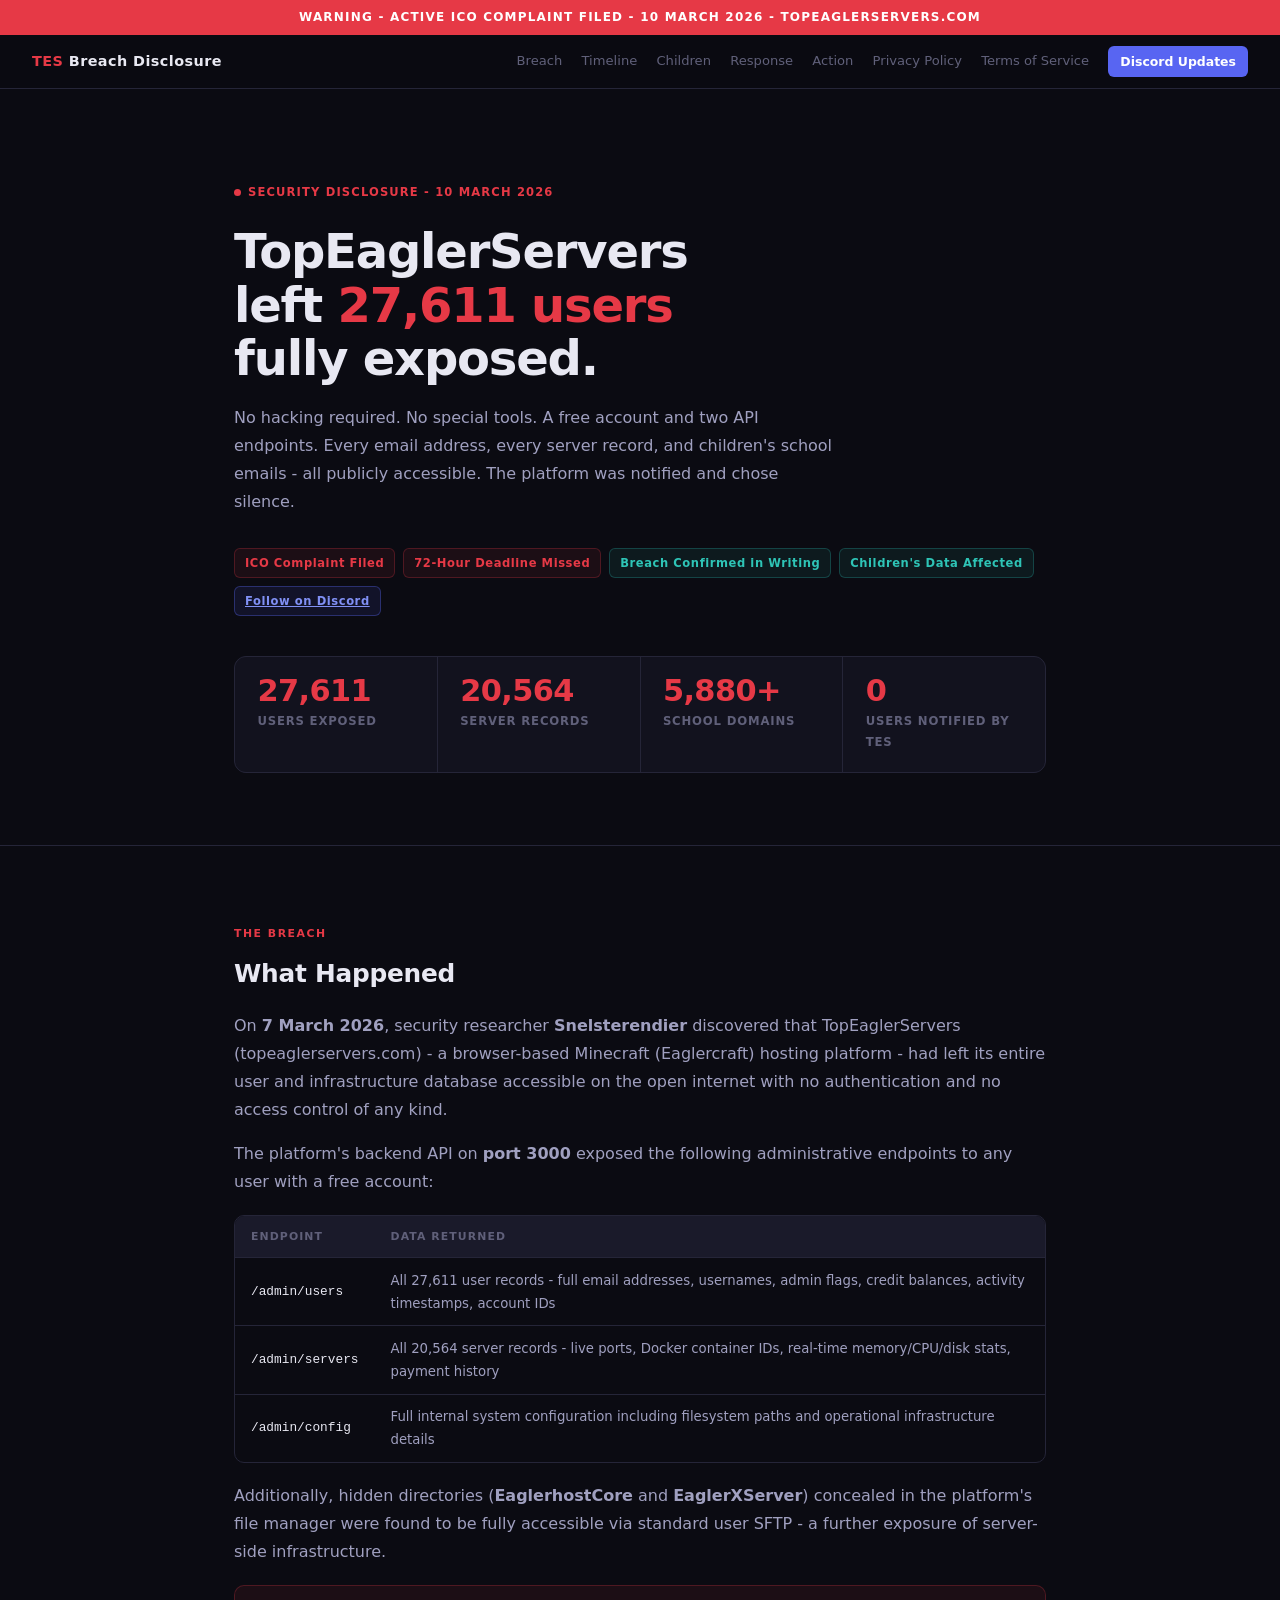
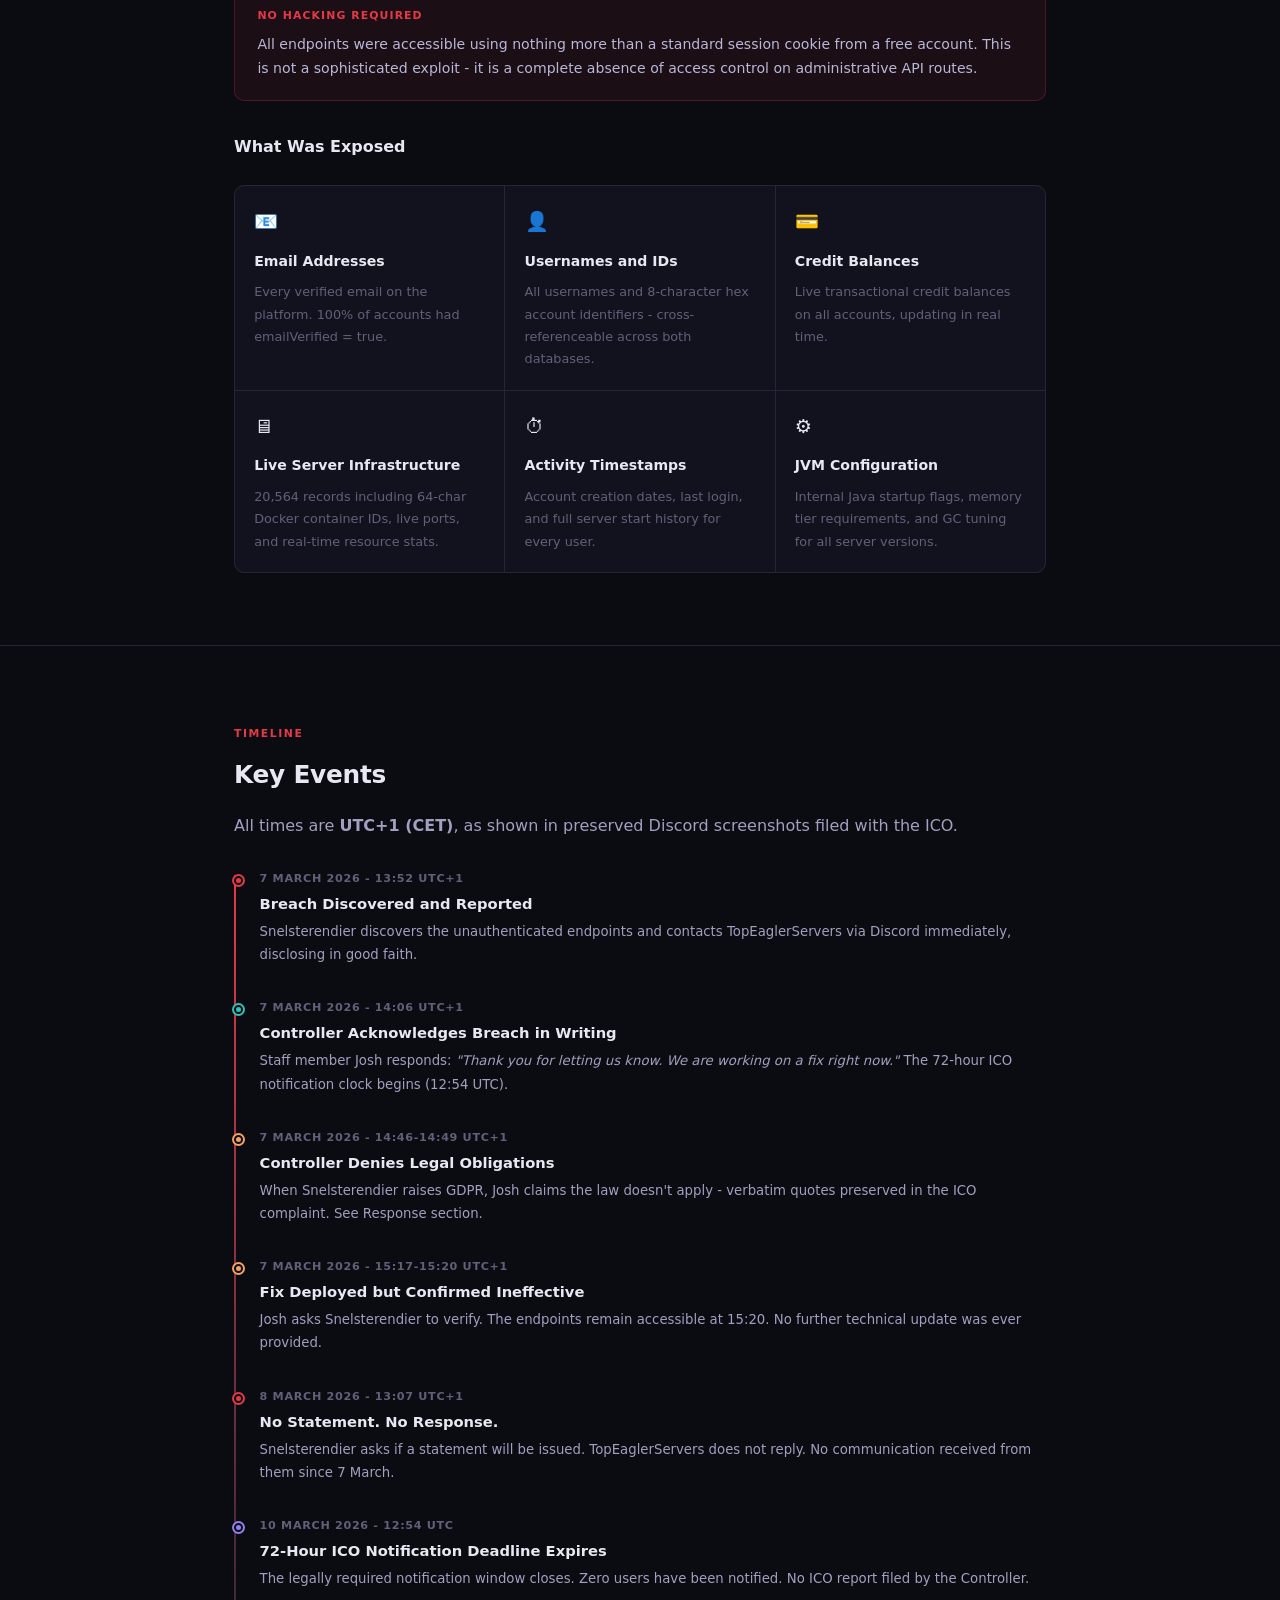
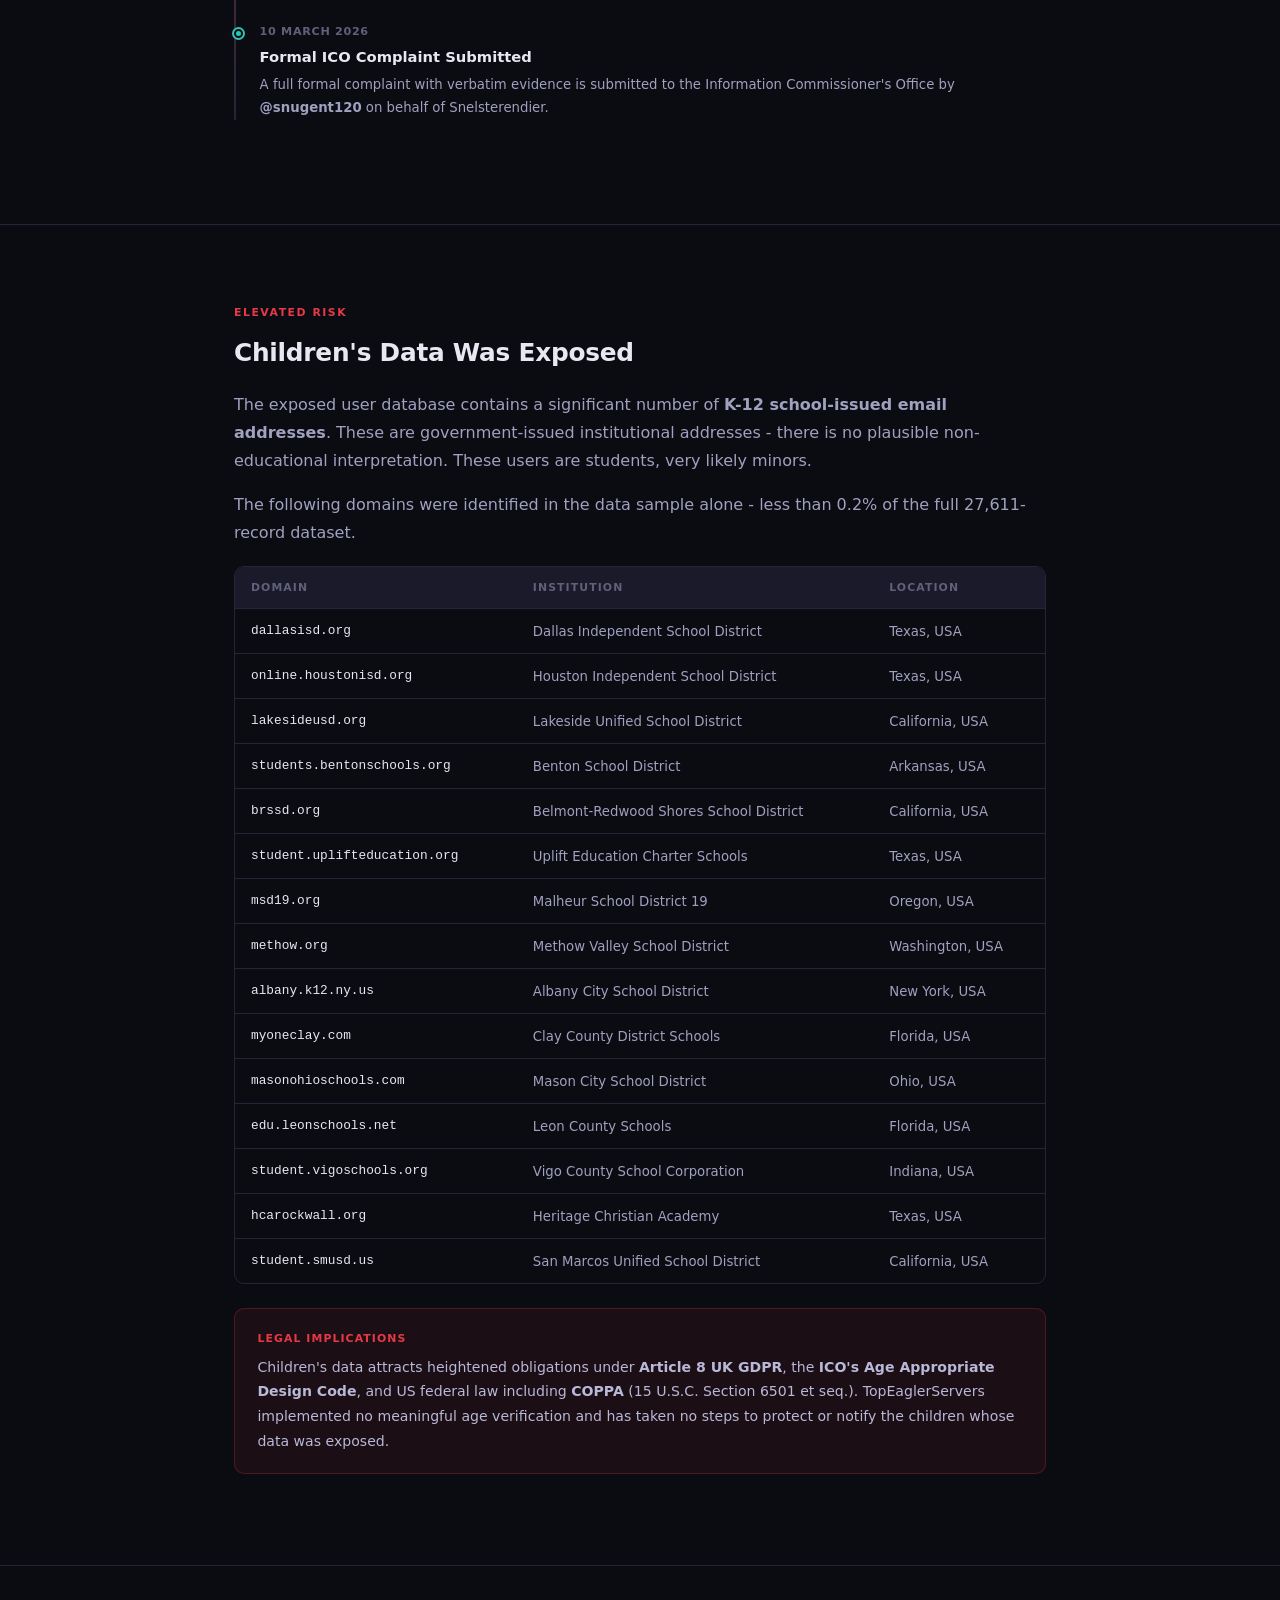
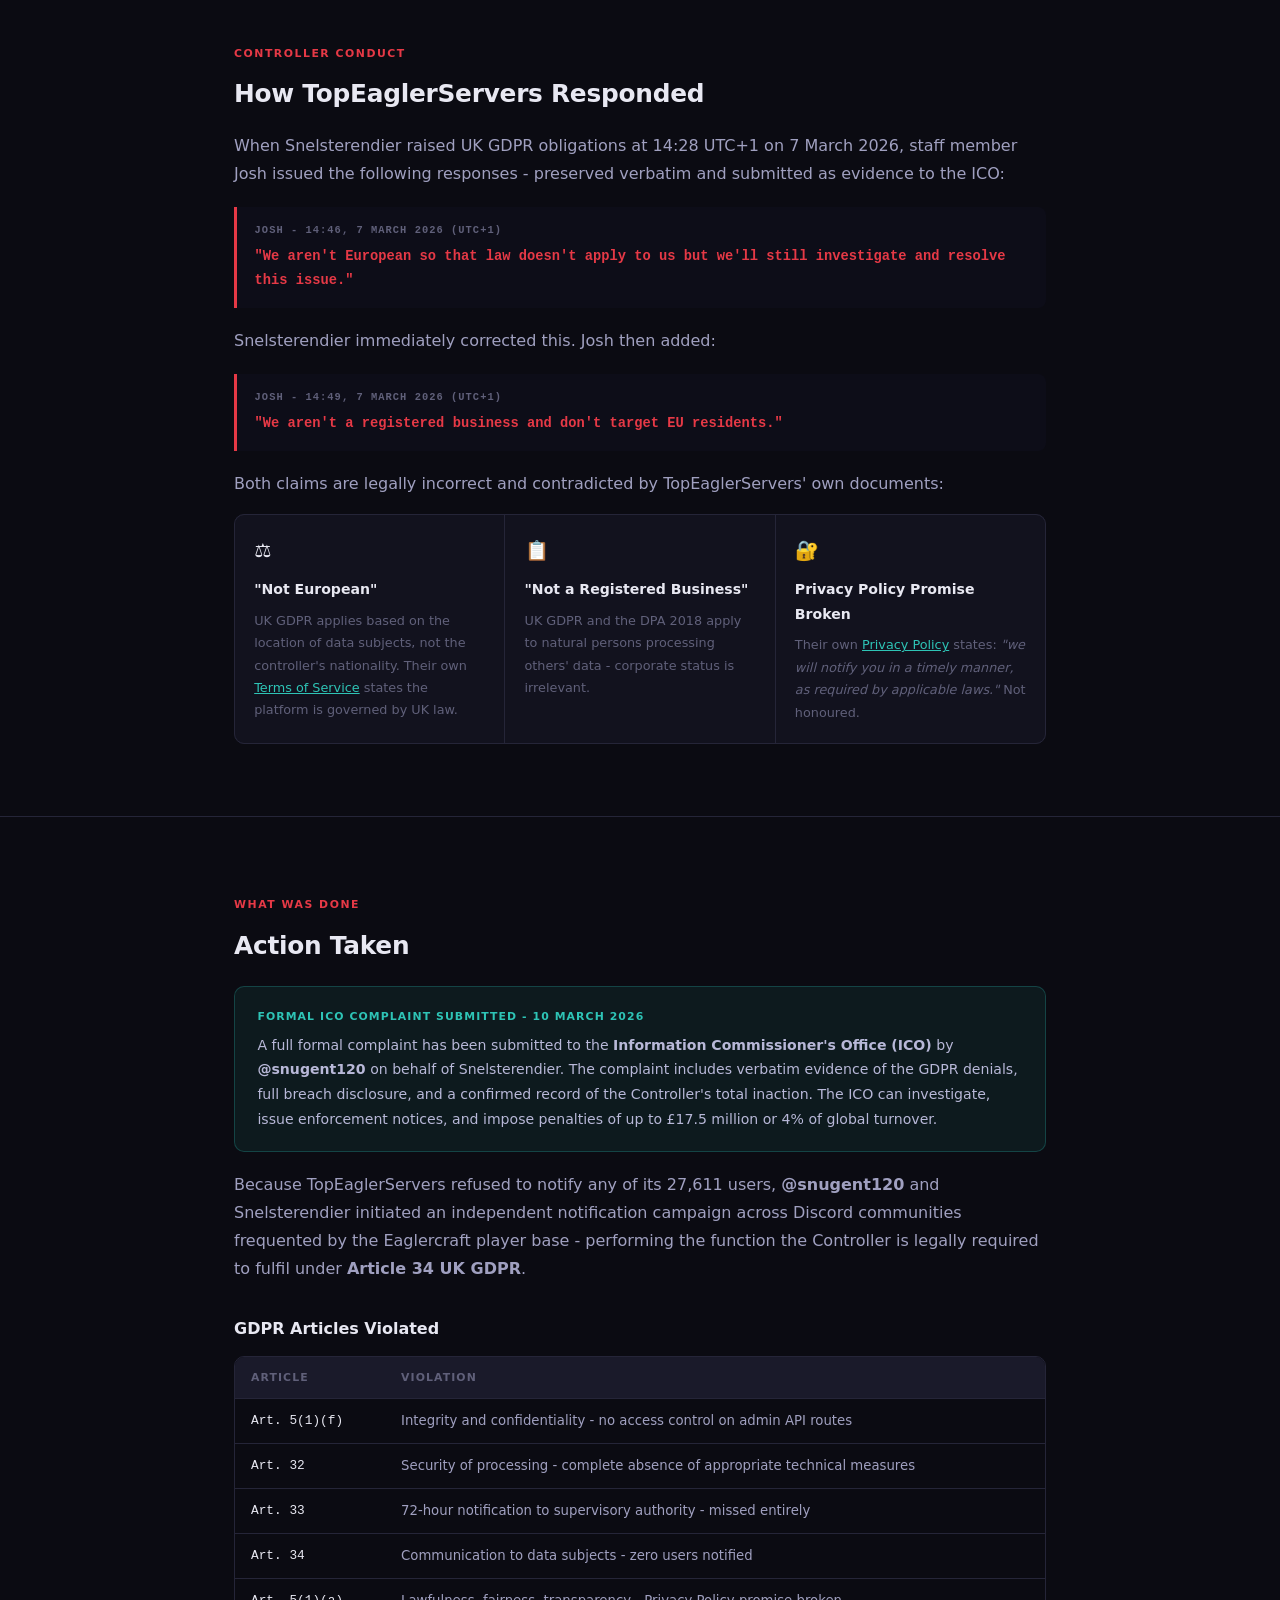
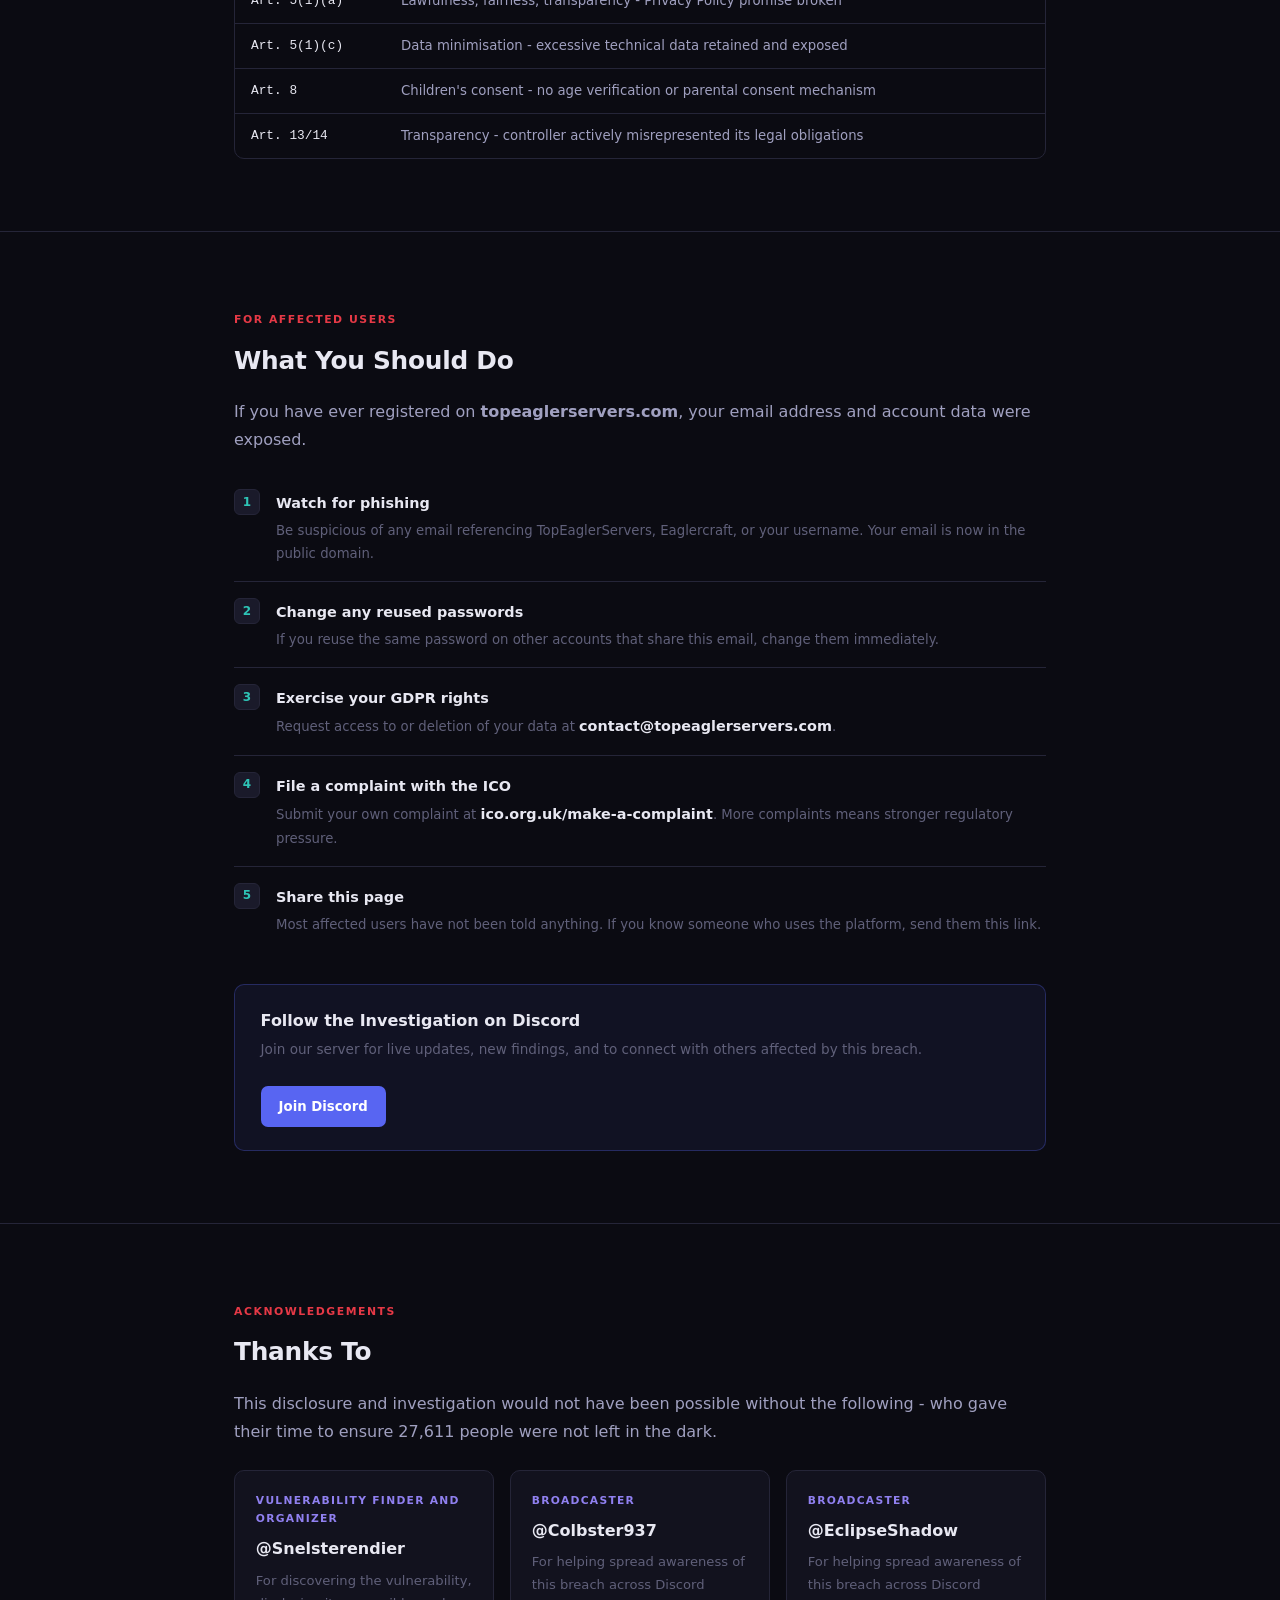
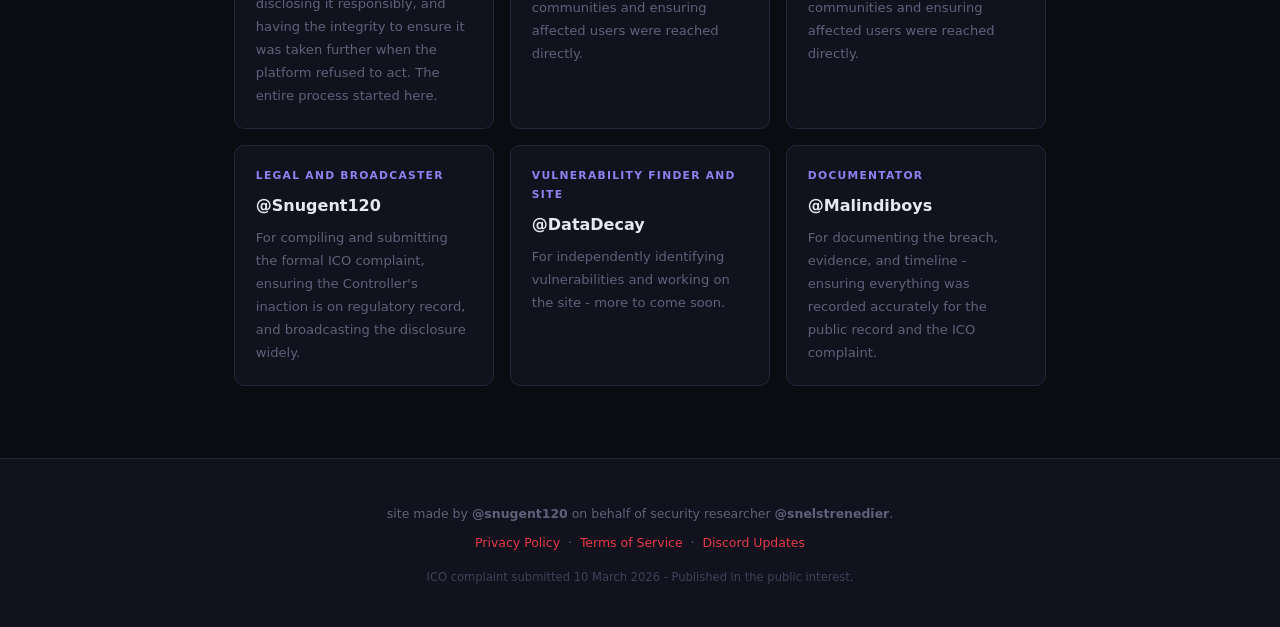
==== index.html @ 05ff8d23 "Rename index .html to index.html" ====
<!DOCTYPE html>
<html lang="en">
<head>
  <meta charset="UTF-8" />
  <meta name="viewport" content="width=device-width, initial-scale=1.0" />
  <title>TopEaglerServers Data Breach - Public Disclosure</title>
  <link rel="stylesheet" href="style.css" />
</head>
<body>

<div class="alert-bar">Warning - Active ICO Complaint Filed - 10 March 2026 - topeaglerservers.com</div>

<nav>
  <a class="nav-brand" href="/">TES <span>Breach Disclosure</span></a>
  <button class="nav-menu-btn" id="menuBtn" aria-label="Toggle menu">&#9776;</button>
  <div class="nav-links" id="navLinks">
    <a href="#breach">Breach</a>
    <a href="#timeline">Timeline</a>
    <a href="#children">Children</a>
    <a href="#response">Response</a>
    <a href="#action">Action</a>
    <a href="/pp">Privacy Policy</a>
    <a href="/tos">Terms of Service</a>
    <a class="nav-discord" href="https://discord.gg/cSjUvGuJ5w" target="_blank" rel="noopener">Discord Updates</a>
  </div>
</nav>

<div class="hero">
  <div class="wrap">
    <div class="live-badge"><span class="live-dot"></span> Security Disclosure - 10 March 2026</div>
    <h1>TopEaglerServers<br/>left <em>27,611 users</em><br/>fully exposed.</h1>
    <p class="hero-sub">
      No hacking required. No special tools. A free account and two API endpoints.
      Every email address, every server record, and children's school emails -
      all publicly accessible. The platform was notified and chose silence.
    </p>
    <div class="tags">
      <span class="tag tag-red">ICO Complaint Filed</span>
      <span class="tag tag-red">72-Hour Deadline Missed</span>
      <span class="tag tag-teal">Breach Confirmed in Writing</span>
      <span class="tag tag-teal">Children's Data Affected</span>
      <a class="tag tag-discord" href="https://discord.gg/cSjUvGuJ5w" target="_blank" rel="noopener">Follow on Discord</a>
    </div>
    <div class="stat-row">
      <div class="stat"><div class="n">27,611</div><div class="d">Users Exposed</div></div>
      <div class="stat"><div class="n">20,564</div><div class="d">Server Records</div></div>
      <div class="stat"><div class="n">5,880+</div><div class="d">School Domains</div></div>
      <div class="stat"><div class="n">0</div><div class="d">Users Notified by TES</div></div>
    </div>
  </div>
</div>

<section id="breach">
  <div class="wrap">
    <div class="section-label">The Breach</div>
    <h2>What Happened</h2>
    <p>On <strong>7 March 2026</strong>, security researcher <strong>Snelsterendier</strong> discovered that TopEaglerServers (topeaglerservers.com) - a browser-based Minecraft (Eaglercraft) hosting platform - had left its entire user and infrastructure database accessible on the open internet with no authentication and no access control of any kind.</p>
    <p>The platform's backend API on <strong>port 3000</strong> exposed the following administrative endpoints to any user with a free account:</p>

    <div class="table-wrap">
      <table>
        <thead><tr><th>Endpoint</th><th>Data Returned</th></tr></thead>
        <tbody>
          <tr><td class="mono">/admin/users</td><td>All 27,611 user records - full email addresses, usernames, admin flags, credit balances, activity timestamps, account IDs</td></tr>
          <tr><td class="mono">/admin/servers</td><td>All 20,564 server records - live ports, Docker container IDs, real-time memory/CPU/disk stats, payment history</td></tr>
          <tr><td class="mono">/admin/config</td><td>Full internal system configuration including filesystem paths and operational infrastructure details</td></tr>
        </tbody>
      </table>
    </div>

    <p style="margin-top:1.2rem;">Additionally, hidden directories (<strong>EaglerhostCore</strong> and <strong>EaglerXServer</strong>) concealed in the platform's file manager were found to be fully accessible via standard user SFTP - a further exposure of server-side infrastructure.</p>

    <div class="info-box red">
      <div class="box-label red">No Hacking Required</div>
      <p>All endpoints were accessible using nothing more than a standard session cookie from a free account. This is not a sophisticated exploit - it is a complete absence of access control on administrative API routes.</p>
    </div>

    <h3 style="margin-top:2rem;">What Was Exposed</h3>
    <div class="card-grid">
      <div class="card"><div class="card-icon">&#128231;</div><h3>Email Addresses</h3><p>Every verified email on the platform. 100% of accounts had emailVerified = true.</p></div>
      <div class="card"><div class="card-icon">&#128100;</div><h3>Usernames and IDs</h3><p>All usernames and 8-character hex account identifiers - cross-referenceable across both databases.</p></div>
      <div class="card"><div class="card-icon">&#128179;</div><h3>Credit Balances</h3><p>Live transactional credit balances on all accounts, updating in real time.</p></div>
      <div class="card"><div class="card-icon">&#128421;</div><h3>Live Server Infrastructure</h3><p>20,564 records including 64-char Docker container IDs, live ports, and real-time resource stats.</p></div>
      <div class="card"><div class="card-icon">&#9201;</div><h3>Activity Timestamps</h3><p>Account creation dates, last login, and full server start history for every user.</p></div>
      <div class="card"><div class="card-icon">&#9881;&#65039;</div><h3>JVM Configuration</h3><p>Internal Java startup flags, memory tier requirements, and GC tuning for all server versions.</p></div>
    </div>
  </div>
</section>

<section id="timeline">
  <div class="wrap">
    <div class="section-label">Timeline</div>
    <h2>Key Events</h2>
    <p>All times are <strong>UTC+1 (CET)</strong>, as shown in preserved Discord screenshots filed with the ICO.</p>
    <div class="timeline">
      <div class="tl">
        <div class="tl-t">7 March 2026 - 13:52 UTC+1</div>
        <div class="tl-h">Breach Discovered and Reported</div>
        <div class="tl-b">Snelsterendier discovers the unauthenticated endpoints and contacts TopEaglerServers via Discord immediately, disclosing in good faith.</div>
      </div>
      <div class="tl teal">
        <div class="tl-t">7 March 2026 - 14:06 UTC+1</div>
        <div class="tl-h">Controller Acknowledges Breach in Writing</div>
        <div class="tl-b">Staff member Josh responds: <em>"Thank you for letting us know. We are working on a fix right now."</em> The 72-hour ICO notification clock begins (12:54 UTC).</div>
      </div>
      <div class="tl amber">
        <div class="tl-t">7 March 2026 - 14:46-14:49 UTC+1</div>
        <div class="tl-h">Controller Denies Legal Obligations</div>
        <div class="tl-b">When Snelsterendier raises GDPR, Josh claims the law doesn't apply - verbatim quotes preserved in the ICO complaint. See Response section.</div>
      </div>
      <div class="tl amber">
        <div class="tl-t">7 March 2026 - 15:17-15:20 UTC+1</div>
        <div class="tl-h">Fix Deployed but Confirmed Ineffective</div>
        <div class="tl-b">Josh asks Snelsterendier to verify. The endpoints remain accessible at 15:20. No further technical update was ever provided.</div>
      </div>
      <div class="tl">
        <div class="tl-t">8 March 2026 - 13:07 UTC+1</div>
        <div class="tl-h">No Statement. No Response.</div>
        <div class="tl-b">Snelsterendier asks if a statement will be issued. TopEaglerServers does not reply. No communication received from them since 7 March.</div>
      </div>
      <div class="tl purple">
        <div class="tl-t">10 March 2026 - 12:54 UTC</div>
        <div class="tl-h">72-Hour ICO Notification Deadline Expires</div>
        <div class="tl-b">The legally required notification window closes. Zero users have been notified. No ICO report filed by the Controller.</div>
      </div>
      <div class="tl teal">
        <div class="tl-t">10 March 2026</div>
        <div class="tl-h">Formal ICO Complaint Submitted</div>
        <div class="tl-b">A full formal complaint with verbatim evidence is submitted to the Information Commissioner's Office by <strong>@snugent120</strong> on behalf of Snelsterendier.</div>
      </div>
    </div>
  </div>
</section>

<section id="children">
  <div class="wrap">
    <div class="section-label">Elevated Risk</div>
    <h2>Children's Data Was Exposed</h2>
    <p>The exposed user database contains a significant number of <strong>K-12 school-issued email addresses</strong>. These are government-issued institutional addresses - there is no plausible non-educational interpretation. These users are students, very likely minors.</p>
    <p>The following domains were identified in the data sample alone - less than 0.2% of the full 27,611-record dataset.</p>

    <div class="table-wrap">
      <table>
        <thead><tr><th>Domain</th><th>Institution</th><th>Location</th></tr></thead>
        <tbody>
          <tr><td class="mono">dallasisd.org</td><td>Dallas Independent School District</td><td>Texas, USA</td></tr>
          <tr><td class="mono">online.houstonisd.org</td><td>Houston Independent School District</td><td>Texas, USA</td></tr>
          <tr><td class="mono">lakesideusd.org</td><td>Lakeside Unified School District</td><td>California, USA</td></tr>
          <tr><td class="mono">students.bentonschools.org</td><td>Benton School District</td><td>Arkansas, USA</td></tr>
          <tr><td class="mono">brssd.org</td><td>Belmont-Redwood Shores School District</td><td>California, USA</td></tr>
          <tr><td class="mono">student.uplifteducation.org</td><td>Uplift Education Charter Schools</td><td>Texas, USA</td></tr>
          <tr><td class="mono">msd19.org</td><td>Malheur School District 19</td><td>Oregon, USA</td></tr>
          <tr><td class="mono">methow.org</td><td>Methow Valley School District</td><td>Washington, USA</td></tr>
          <tr><td class="mono">albany.k12.ny.us</td><td>Albany City School District</td><td>New York, USA</td></tr>
          <tr><td class="mono">myoneclay.com</td><td>Clay County District Schools</td><td>Florida, USA</td></tr>
          <tr><td class="mono">masonohioschools.com</td><td>Mason City School District</td><td>Ohio, USA</td></tr>
          <tr><td class="mono">edu.leonschools.net</td><td>Leon County Schools</td><td>Florida, USA</td></tr>
          <tr><td class="mono">student.vigoschools.org</td><td>Vigo County School Corporation</td><td>Indiana, USA</td></tr>
          <tr><td class="mono">hcarockwall.org</td><td>Heritage Christian Academy</td><td>Texas, USA</td></tr>
          <tr><td class="mono">student.smusd.us</td><td>San Marcos Unified School District</td><td>California, USA</td></tr>
        </tbody>
      </table>
    </div>

    <div class="info-box red" style="margin-top:1.5rem;">
      <div class="box-label red">Legal Implications</div>
      <p>Children's data attracts heightened obligations under <strong>Article 8 UK GDPR</strong>, the <strong>ICO's Age Appropriate Design Code</strong>, and US federal law including <strong>COPPA</strong> (15 U.S.C. Section 6501 et seq.). TopEaglerServers implemented no meaningful age verification and has taken no steps to protect or notify the children whose data was exposed.</p>
    </div>
  </div>
</section>

<section id="response">
  <div class="wrap">
    <div class="section-label">Controller Conduct</div>
    <h2>How TopEaglerServers Responded</h2>
    <p>When Snelsterendier raised UK GDPR obligations at 14:28 UTC+1 on 7 March 2026, staff member Josh issued the following responses - preserved verbatim and submitted as evidence to the ICO:</p>

    <div class="quote">
      <div class="who">Josh - 14:46, 7 March 2026 (UTC+1)</div>
      <span class="em-red">"We aren't European so that law doesn't apply to us but we'll still investigate and resolve this issue."</span>
    </div>

    <p>Snelsterendier immediately corrected this. Josh then added:</p>

    <div class="quote">
      <div class="who">Josh - 14:49, 7 March 2026 (UTC+1)</div>
      <span class="em-red">"We aren't a registered business and don't target EU residents."</span>
    </div>

    <p>Both claims are legally incorrect and contradicted by TopEaglerServers' own documents:</p>
    <div class="card-grid" style="margin-top:1rem;">
      <div class="card">
        <div class="card-icon">&#9878;&#65039;</div>
        <h3>"Not European"</h3>
        <p>UK GDPR applies based on the location of data subjects, not the controller's nationality. Their own <a href="/tos">Terms of Service</a> states the platform is governed by UK law.</p>
      </div>
      <div class="card">
        <div class="card-icon">&#128203;</div>
        <h3>"Not a Registered Business"</h3>
        <p>UK GDPR and the DPA 2018 apply to natural persons processing others' data - corporate status is irrelevant.</p>
      </div>
      <div class="card">
        <div class="card-icon">&#128272;</div>
        <h3>Privacy Policy Promise Broken</h3>
        <p>Their own <a href="/pp">Privacy Policy</a> states: <em>"we will notify you in a timely manner, as required by applicable laws."</em> Not honoured.</p>
      </div>
    </div>
  </div>
</section>

<section id="action">
  <div class="wrap">
    <div class="section-label">What Was Done</div>
    <h2>Action Taken</h2>

    <div class="info-box teal">
      <div class="box-label teal">Formal ICO Complaint Submitted - 10 March 2026</div>
      <p>A full formal complaint has been submitted to the <strong>Information Commissioner's Office (ICO)</strong> by <strong>@snugent120</strong> on behalf of Snelsterendier. The complaint includes verbatim evidence of the GDPR denials, full breach disclosure, and a confirmed record of the Controller's total inaction. The ICO can investigate, issue enforcement notices, and impose penalties of up to £17.5 million or 4% of global turnover.</p>
    </div>

    <p style="margin-top:1.2rem;">Because TopEaglerServers refused to notify any of its 27,611 users, <strong>@snugent120</strong> and Snelsterendier initiated an independent notification campaign across Discord communities frequented by the Eaglercraft player base - performing the function the Controller is legally required to fulfil under <strong>Article 34 UK GDPR</strong>.</p>

    <h3 style="margin-top:2rem;">GDPR Articles Violated</h3>
    <div class="table-wrap" style="margin-top:0.8rem;">
      <table>
        <thead><tr><th>Article</th><th>Violation</th></tr></thead>
        <tbody>
          <tr><td class="mono">Art. 5(1)(f)</td><td>Integrity and confidentiality - no access control on admin API routes</td></tr>
          <tr><td class="mono">Art. 32</td><td>Security of processing - complete absence of appropriate technical measures</td></tr>
          <tr><td class="mono">Art. 33</td><td>72-hour notification to supervisory authority - missed entirely</td></tr>
          <tr><td class="mono">Art. 34</td><td>Communication to data subjects - zero users notified</td></tr>
          <tr><td class="mono">Art. 5(1)(a)</td><td>Lawfulness, fairness, transparency - Privacy Policy promise broken</td></tr>
          <tr><td class="mono">Art. 5(1)(c)</td><td>Data minimisation - excessive technical data retained and exposed</td></tr>
          <tr><td class="mono">Art. 8</td><td>Children's consent - no age verification or parental consent mechanism</td></tr>
          <tr><td class="mono">Art. 13/14</td><td>Transparency - controller actively misrepresented its legal obligations</td></tr>
        </tbody>
      </table>
    </div>
  </div>
</section>

<section id="do">
  <div class="wrap">
    <div class="section-label">For Affected Users</div>
    <h2>What You Should Do</h2>
    <p>If you have ever registered on <strong>topeaglerservers.com</strong>, your email address and account data were exposed.</p>
    <ul class="step-list">
      <li>
        <div class="step-n">1</div>
        <div class="step-body"><strong>Watch for phishing</strong><p>Be suspicious of any email referencing TopEaglerServers, Eaglercraft, or your username. Your email is now in the public domain.</p></div>
      </li>
      <li>
        <div class="step-n">2</div>
        <div class="step-body"><strong>Change any reused passwords</strong><p>If you reuse the same password on other accounts that share this email, change them immediately.</p></div>
      </li>
      <li>
        <div class="step-n">3</div>
        <div class="step-body"><strong>Exercise your GDPR rights</strong><p>Request access to or deletion of your data at <strong>contact@topeaglerservers.com</strong>.</p></div>
      </li>
      <li>
        <div class="step-n">4</div>
        <div class="step-body"><strong>File a complaint with the ICO</strong><p>Submit your own complaint at <strong>ico.org.uk/make-a-complaint</strong>. More complaints means stronger regulatory pressure.</p></div>
      </li>
      <li>
        <div class="step-n">5</div>
        <div class="step-body"><strong>Share this page</strong><p>Most affected users have not been told anything. If you know someone who uses the platform, send them this link.</p></div>
      </li>
    </ul>

    <div class="discord-cta">
      <div class="discord-cta-text">
        <strong>Follow the Investigation on Discord</strong>
        <p>Join our server for live updates, new findings, and to connect with others affected by this breach.</p>
      </div>
      <a class="discord-btn" href="https://discord.gg/cSjUvGuJ5w" target="_blank" rel="noopener">Join Discord</a>
    </div>
  </div>
</section>

<section id="thanks">
  <div class="wrap">
    <div class="section-label">Acknowledgements</div>
    <h2>Thanks To</h2>
    <p>This disclosure and investigation would not have been possible without the following - who gave their time to ensure 27,611 people were not left in the dark.</p>
    <div class="thanks-grid">
      <div class="thanks-card">
        <div class="role">Vulnerability Finder and Organizer</div>
        <div class="name">@Snelsterendier</div>
        <p>For discovering the vulnerability, disclosing it responsibly, and having the integrity to ensure it was taken further when the platform refused to act. The entire process started here.</p>
      </div>
      <div class="thanks-card">
        <div class="role">Broadcaster</div>
        <div class="name">@Colbster937</div>
        <p>For helping spread awareness of this breach across Discord communities and ensuring affected users were reached directly.</p>
      </div>
      <div class="thanks-card">
        <div class="role">Broadcaster</div>
        <div class="name">@EclipseShadow</div>
        <p>For helping spread awareness of this breach across Discord communities and ensuring affected users were reached directly.</p>
      </div>
      <div class="thanks-card">
        <div class="role">Legal and Broadcaster</div>
        <div class="name">@Snugent120</div>
        <p>For compiling and submitting the formal ICO complaint, ensuring the Controller's inaction is on regulatory record, and broadcasting the disclosure widely.</p>
      </div>
      <div class="thanks-card">
        <div class="role">Vulnerability Finder and Site</div>
        <div class="name">@DataDecay</div>
        <p>For independently identifying vulnerabilities and working on the site - more to come soon.</p>
      </div>
      <div class="thanks-card">
        <div class="role">Documentator</div>
        <div class="name">@Malindiboys</div>
        <p>For documenting the breach, evidence, and timeline - ensuring everything was recorded accurately for the public record and the ICO complaint.</p>
      </div>
    </div>
  </div>
</section>

<footer>
  <div class="wrap">
    <p>site made by <strong>@snugent120</strong> on behalf of security researcher <strong>@snelstrenedier</strong>.</p>
    <p style="margin-top:0.5rem;">
      <a href="/pp">Privacy Policy</a> &nbsp;&#183;&nbsp;
      <a href="/tos">Terms of Service</a> &nbsp;&#183;&nbsp;
      <a href="https://discord.gg/cSjUvGuJ5w" target="_blank" rel="noopener">Discord Updates</a>
    </p>
    <p style="margin-top:0.8rem; font-size:0.72rem; color:#40405a;">ICO complaint submitted 10 March 2026 - Published in the public interest.</p>
  </div>
</footer>

<script src="script.js"></script>
</body>
</html>
---- style.css ----
*, *::before, *::after { box-sizing: border-box; margin: 0; padding: 0; }

:root {
  --bg:        #0b0b12;
  --surface:   #12121e;
  --raised:    #1a1a2a;
  --border:    #252538;
  --red:       #e63946;
  --red-bg:    rgba(230, 57, 70, 0.08);
  --red-muted: rgba(230, 57, 70, 0.25);
  --teal:      #2ec4b6;
  --teal-bg:   rgba(46, 196, 182, 0.08);
  --teal-muted:rgba(46, 196, 182, 0.25);
  --amber:     #f4a261;
  --purple:    #9080f0;
  --text:      #e8e8f2;
  --sub:       #a0a0c0;
  --muted:     #60607a;
  --code-bg:   #0d0d18;
}

html { scroll-behavior: smooth; }

body {
  font-family: 'Segoe UI', system-ui, -apple-system, sans-serif;
  background: var(--bg);
  color: var(--text);
  line-height: 1.75;
  font-size: 16px;
}

.alert-bar {
  background: var(--red);
  color: #fff;
  text-align: center;
  font-size: 0.75rem;
  font-weight: 700;
  letter-spacing: 0.1em;
  text-transform: uppercase;
  padding: 7px 1rem;
}

nav {
  position: sticky; top: 0; z-index: 100;
  background: rgba(11, 11, 18, 0.94);
  backdrop-filter: blur(14px);
  -webkit-backdrop-filter: blur(14px);
  border-bottom: 1px solid var(--border);
  display: flex; align-items: center; justify-content: space-between;
  padding: 0 2rem; height: 54px;
}
.nav-brand { font-weight: 800; font-size: 0.9rem; letter-spacing: 0.03em; color: var(--red); text-decoration: none; }
.nav-brand span { color: var(--text); }
.nav-links { display: flex; align-items: center; gap: 1.2rem; }
.nav-links a { color: var(--muted); text-decoration: none; font-size: 0.82rem; font-weight: 500; transition: color 0.15s; }
.nav-links a:hover { color: var(--text); }
.nav-discord {
  background: #5865f2; color: #fff !important;
  padding: 5px 12px; border-radius: 6px;
  font-size: 0.78rem !important; font-weight: 700 !important;
}
.nav-discord:hover { background: #4752c4 !important; }

.wrap { max-width: 860px; margin: 0 auto; padding: 0 1.5rem; }
section { padding: 4.5rem 0; border-bottom: 1px solid var(--border); }
section:last-of-type { border-bottom: none; }
h2 { font-size: 1.55rem; font-weight: 800; margin-bottom: 1rem; letter-spacing: -0.01em; }
h3 { font-size: 1rem; font-weight: 700; margin-bottom: 0.5rem; }
p { color: var(--sub); margin-bottom: 1rem; }
p:last-child { margin-bottom: 0; }

.section-label {
  display: inline-block; font-size: 0.68rem; font-weight: 800;
  letter-spacing: 0.14em; text-transform: uppercase;
  color: var(--red); margin-bottom: 0.6rem;
}

.hero { padding: 5.5rem 0 4.5rem; border-bottom: 1px solid var(--border); }

.live-badge {
  display: inline-flex; align-items: center; gap: 7px;
  font-size: 0.72rem; font-weight: 700; letter-spacing: 0.1em;
  text-transform: uppercase; color: var(--red); margin-bottom: 1.4rem;
}
.live-dot {
  width: 7px; height: 7px; border-radius: 50%; background: var(--red);
  animation: live 1.6s ease-in-out infinite;
}
@keyframes live {
  0%, 100% { opacity: 1; transform: scale(1); }
  50% { opacity: 0.3; transform: scale(1.6); }
}

.hero h1 {
  font-size: clamp(1.9rem, 5vw, 3rem); font-weight: 900;
  line-height: 1.12; letter-spacing: -0.025em; margin-bottom: 1.1rem;
}
.hero h1 em { font-style: normal; color: var(--red); }
.hero-sub { font-size: 1rem; color: var(--sub); max-width: 600px; margin-bottom: 2rem; }

.tags { display: flex; flex-wrap: wrap; gap: 0.5rem; margin-bottom: 2.5rem; }
.tag {
  display: inline-flex; align-items: center; gap: 5px;
  padding: 4px 10px; border-radius: 6px;
  font-size: 0.72rem; font-weight: 700; letter-spacing: 0.05em; border: 1px solid;
}
.tag-red    { background: var(--red-bg); border-color: var(--red-muted); color: var(--red); }
.tag-teal   { background: var(--teal-bg); border-color: var(--teal-muted); color: var(--teal); }
.tag-discord{ background: rgba(88,101,242,0.1); border-color: rgba(88,101,242,0.35); color: #8090f4; }

.stat-row {
  display: grid; grid-template-columns: repeat(auto-fit, minmax(150px, 1fr));
  gap: 1px; background: var(--border);
  border: 1px solid var(--border); border-radius: 12px; overflow: hidden;
}
.stat { background: var(--surface); padding: 1.2rem 1.4rem; }
.stat .n { font-size: 1.9rem; font-weight: 900; color: var(--red); line-height: 1; margin-bottom: 0.3rem; letter-spacing: -0.02em; }
.stat .d { font-size: 0.73rem; font-weight: 600; text-transform: uppercase; letter-spacing: 0.07em; color: var(--muted); }

.info-box { background: var(--surface); border: 1px solid var(--border); border-radius: 10px; padding: 1.2rem 1.4rem; margin: 1.2rem 0; }
.info-box.red  { border-color: var(--red-muted); background: var(--red-bg); }
.info-box.teal { border-color: var(--teal-muted); background: var(--teal-bg); }
.box-label { font-size: 0.68rem; font-weight: 800; letter-spacing: 0.1em; text-transform: uppercase; margin-bottom: 0.45rem; }
.box-label.red  { color: var(--red); }
.box-label.teal { color: var(--teal); }
.info-box p { font-size: 0.88rem; color: #b8b8d8; }

.card-grid {
  display: grid; grid-template-columns: repeat(auto-fill, minmax(230px, 1fr));
  gap: 1px; background: var(--border);
  border: 1px solid var(--border); border-radius: 10px; overflow: hidden; margin-top: 1.5rem;
}
.card { background: var(--surface); padding: 1.2rem; transition: background 0.15s; }
.card:hover { background: var(--raised); }
.card-icon { font-size: 1.2rem; margin-bottom: 0.6rem; }
.card h3 { font-size: 0.88rem; }
.card p  { font-size: 0.8rem; color: var(--muted); margin-top: 0.2rem; }
.card a  { color: var(--teal); }

.table-wrap { margin-top: 1.2rem; border: 1px solid var(--border); border-radius: 10px; overflow: hidden; overflow-x: auto; }
table { width: 100%; border-collapse: collapse; }
thead tr { background: var(--raised); }
th { padding: 0.7rem 1rem; font-size: 0.68rem; font-weight: 700; letter-spacing: 0.1em; text-transform: uppercase; color: var(--muted); text-align: left; border-bottom: 1px solid var(--border); }
td { padding: 0.65rem 1rem; font-size: 0.83rem; color: var(--sub); border-bottom: 1px solid var(--border); }
tr:last-child td { border-bottom: none; }
tr:hover td { background: rgba(255,255,255,0.015); }
.mono { font-family: 'Consolas', 'Courier New', monospace; font-size: 0.8rem; color: var(--text); }

.timeline { position: relative; padding-left: 1.6rem; margin-top: 1.8rem; }
.timeline::before {
  content: ''; position: absolute; left: 0; top: 6px; bottom: 0;
  width: 2px; background: linear-gradient(to bottom, var(--red) 0%, var(--border) 100%);
}
.tl { position: relative; margin-bottom: 2rem; }
.tl::before {
  content: ''; position: absolute; left: -1.6rem; top: 7px;
  width: 9px; height: 9px; border-radius: 50%;
  background: var(--red); border: 2px solid var(--bg); box-shadow: 0 0 0 2px var(--red);
}
.tl.teal::before   { background: var(--teal);   box-shadow: 0 0 0 2px var(--teal); }
.tl.amber::before  { background: var(--amber);  box-shadow: 0 0 0 2px var(--amber); }
.tl.purple::before { background: var(--purple); box-shadow: 0 0 0 2px var(--purple); }
.tl-t { font-size: 0.7rem; font-weight: 700; letter-spacing: 0.06em; text-transform: uppercase; color: var(--muted); margin-bottom: 0.15rem; }
.tl-h { font-weight: 700; font-size: 0.92rem; margin-bottom: 0.2rem; }
.tl-b { font-size: 0.83rem; color: var(--sub); }

.quote {
  background: var(--code-bg); border-left: 3px solid var(--red);
  border-radius: 0 8px 8px 0; padding: 0.9rem 1.1rem; margin: 1.2rem 0;
  font-family: 'Consolas', 'Courier New', monospace; font-size: 0.86rem; color: #c0c0e0;
}
.quote .who { font-size: 0.65rem; font-weight: 800; letter-spacing: 0.1em; text-transform: uppercase; color: var(--muted); margin-bottom: 0.35rem; }
.em-red { color: var(--red); font-weight: 700; }

.step-list { list-style: none; margin-top: 1.2rem; }
.step-list li { display: flex; gap: 1rem; align-items: flex-start; padding: 1rem 0; border-bottom: 1px solid var(--border); }
.step-list li:last-child { border-bottom: none; }
.step-n {
  flex-shrink: 0; width: 26px; height: 26px;
  background: var(--raised); border: 1px solid var(--border);
  border-radius: 6px; display: flex; align-items: center; justify-content: center;
  font-size: 0.75rem; font-weight: 800; color: var(--teal);
}
.step-body strong { color: var(--text); font-size: 0.9rem; }
.step-body p { font-size: 0.83rem; color: var(--muted); margin-top: 0.1rem; }

.discord-cta {
  background: rgba(88,101,242,0.08); border: 1px solid rgba(88,101,242,0.3);
  border-radius: 10px; padding: 1.4rem 1.6rem; margin-top: 2rem;
  display: flex; align-items: center; justify-content: space-between; gap: 1.5rem; flex-wrap: wrap;
}
.discord-cta-text strong { color: var(--text); display: block; margin-bottom: 0.2rem; }
.discord-cta-text p { font-size: 0.85rem; color: var(--muted); margin: 0; }
.discord-btn {
  flex-shrink: 0; background: #5865f2; color: #fff;
  text-decoration: none; padding: 9px 18px; border-radius: 7px;
  font-size: 0.83rem; font-weight: 700; transition: background 0.15s;
}
.discord-btn:hover { background: #4752c4; }

.thanks-grid { display: grid; grid-template-columns: repeat(auto-fit, minmax(230px, 1fr)); gap: 1rem; margin-top: 1.5rem; }
.thanks-card {
  background: var(--surface); border: 1px solid var(--border);
  border-radius: 10px; padding: 1.3rem; transition: border-color 0.2s;
}
.thanks-card:hover { border-color: var(--purple); }
.thanks-card .role { font-size: 0.67rem; font-weight: 800; letter-spacing: 0.12em; text-transform: uppercase; color: var(--purple); margin-bottom: 0.4rem; }
.thanks-card .name { font-size: 1rem; font-weight: 800; color: var(--text); margin-bottom: 0.4rem; }
.thanks-card p { font-size: 0.82rem; color: var(--muted); }

footer { background: var(--surface); border-top: 1px solid var(--border); padding: 2.5rem 0; text-align: center; }
footer p { font-size: 0.78rem; color: var(--muted); margin: 0.2rem 0; }
footer a { color: var(--red); text-decoration: none; }
footer a:hover { text-decoration: underline; }

.nav-menu-btn {
  display: none; background: none; border: 1px solid var(--border);
  border-radius: 6px; padding: 5px 8px; cursor: pointer; color: var(--text);
  font-size: 1.1rem; line-height: 1; flex-shrink: 0;
}
.nav-menu-btn:hover { border-color: var(--muted); }

@media (max-width: 768px) {
  nav { padding: 0 1rem; height: auto; min-height: 54px; flex-wrap: wrap; gap: 0; align-items: center; }
  .nav-menu-btn { display: flex; align-items: center; justify-content: center; }
  .nav-links {
    display: none; flex-direction: column; width: 100%;
    padding: 0.6rem 0 0.8rem; gap: 0; border-top: 1px solid var(--border);
    background: rgba(11,11,18,0.98);
  }
  .nav-links.open { display: flex; }
  .nav-links a {
    padding: 0.55rem 0.5rem; font-size: 0.88rem;
    border-bottom: 1px solid var(--border);
  }
  .nav-links a:last-child { border-bottom: none; }
  .nav-discord {
    margin-top: 0.4rem; text-align: center;
    border-radius: 0 !important; font-size: 0.88rem !important;
    padding: 8px 0 !important;
  }
  .hero { padding: 3.5rem 0 3rem; }
  .wrap { padding: 0 1rem; }
  section { padding: 3rem 0; }
  .stat-row { grid-template-columns: 1fr 1fr; }
  .stat .n { font-size: 1.5rem; }
  .card-grid { grid-template-columns: 1fr; }
  .thanks-grid { grid-template-columns: 1fr; }
  .discord-cta { flex-direction: column; text-align: center; }
  .discord-btn { width: 100%; text-align: center; padding: 11px 18px; }
  .table-wrap { border-radius: 0; margin-left: -1rem; margin-right: -1rem; border-left: none; border-right: none; }
  th, td { padding: 0.55rem 0.75rem; }
  .timeline { padding-left: 1.2rem; }
  .tl::before { left: -1.2rem; }
  .quote { font-size: 0.8rem; }
  h2 { font-size: 1.3rem; }
}

@media (max-width: 400px) {
  .stat-row { grid-template-columns: 1fr; }
  .tags { gap: 0.4rem; }
  .tag { font-size: 0.65rem; padding: 3px 8px; }
}
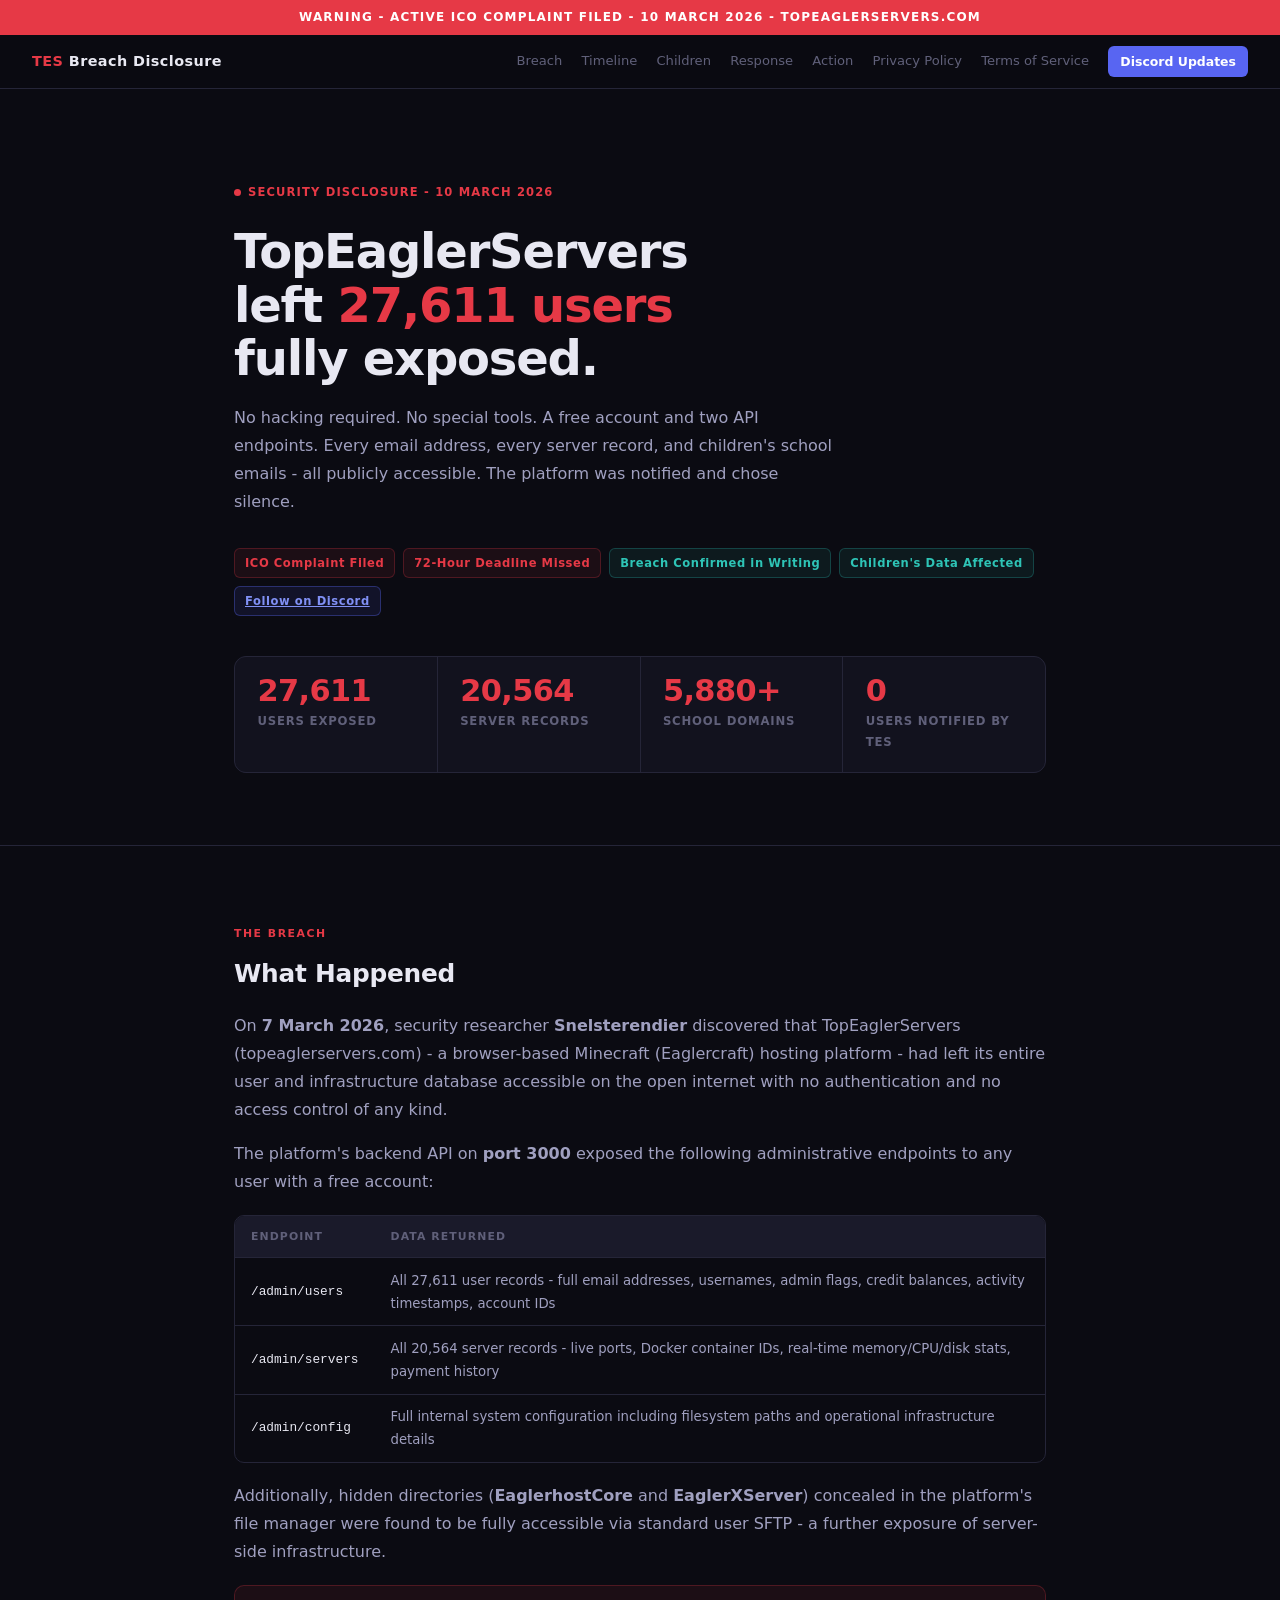
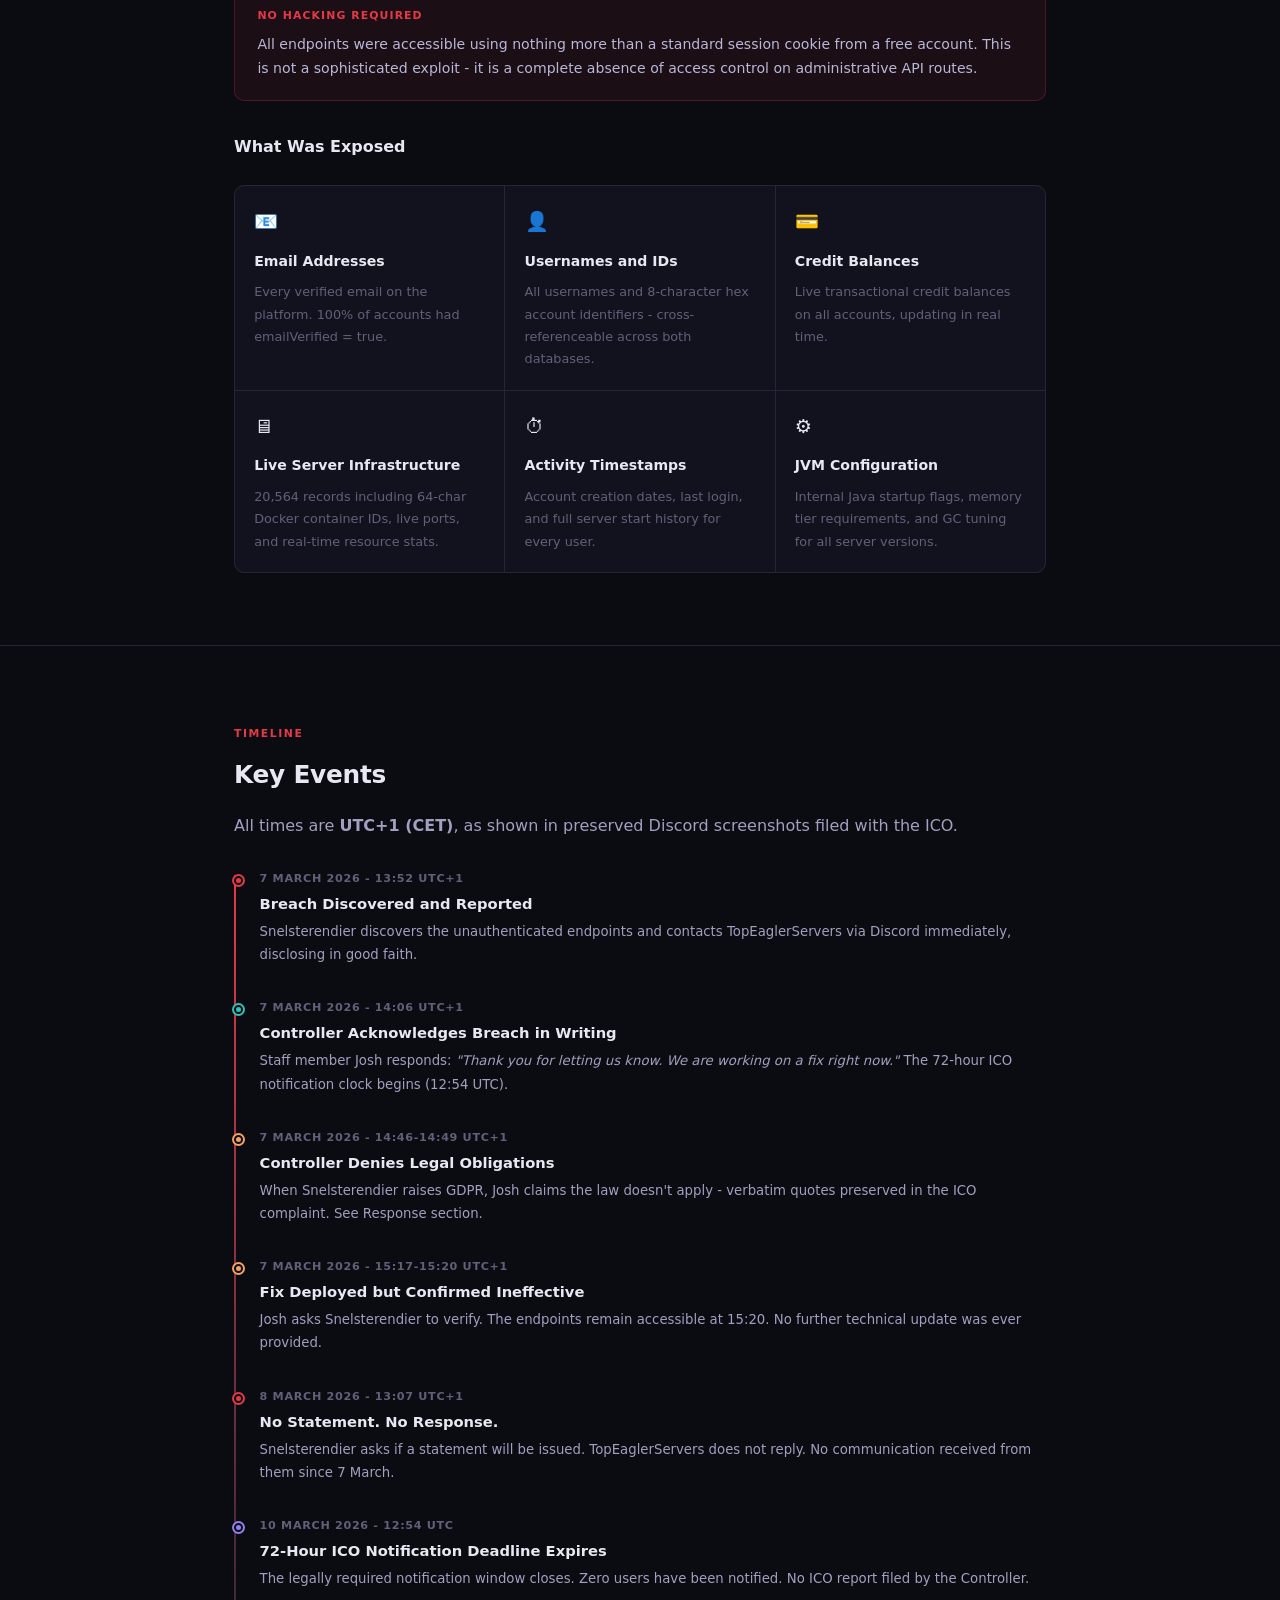
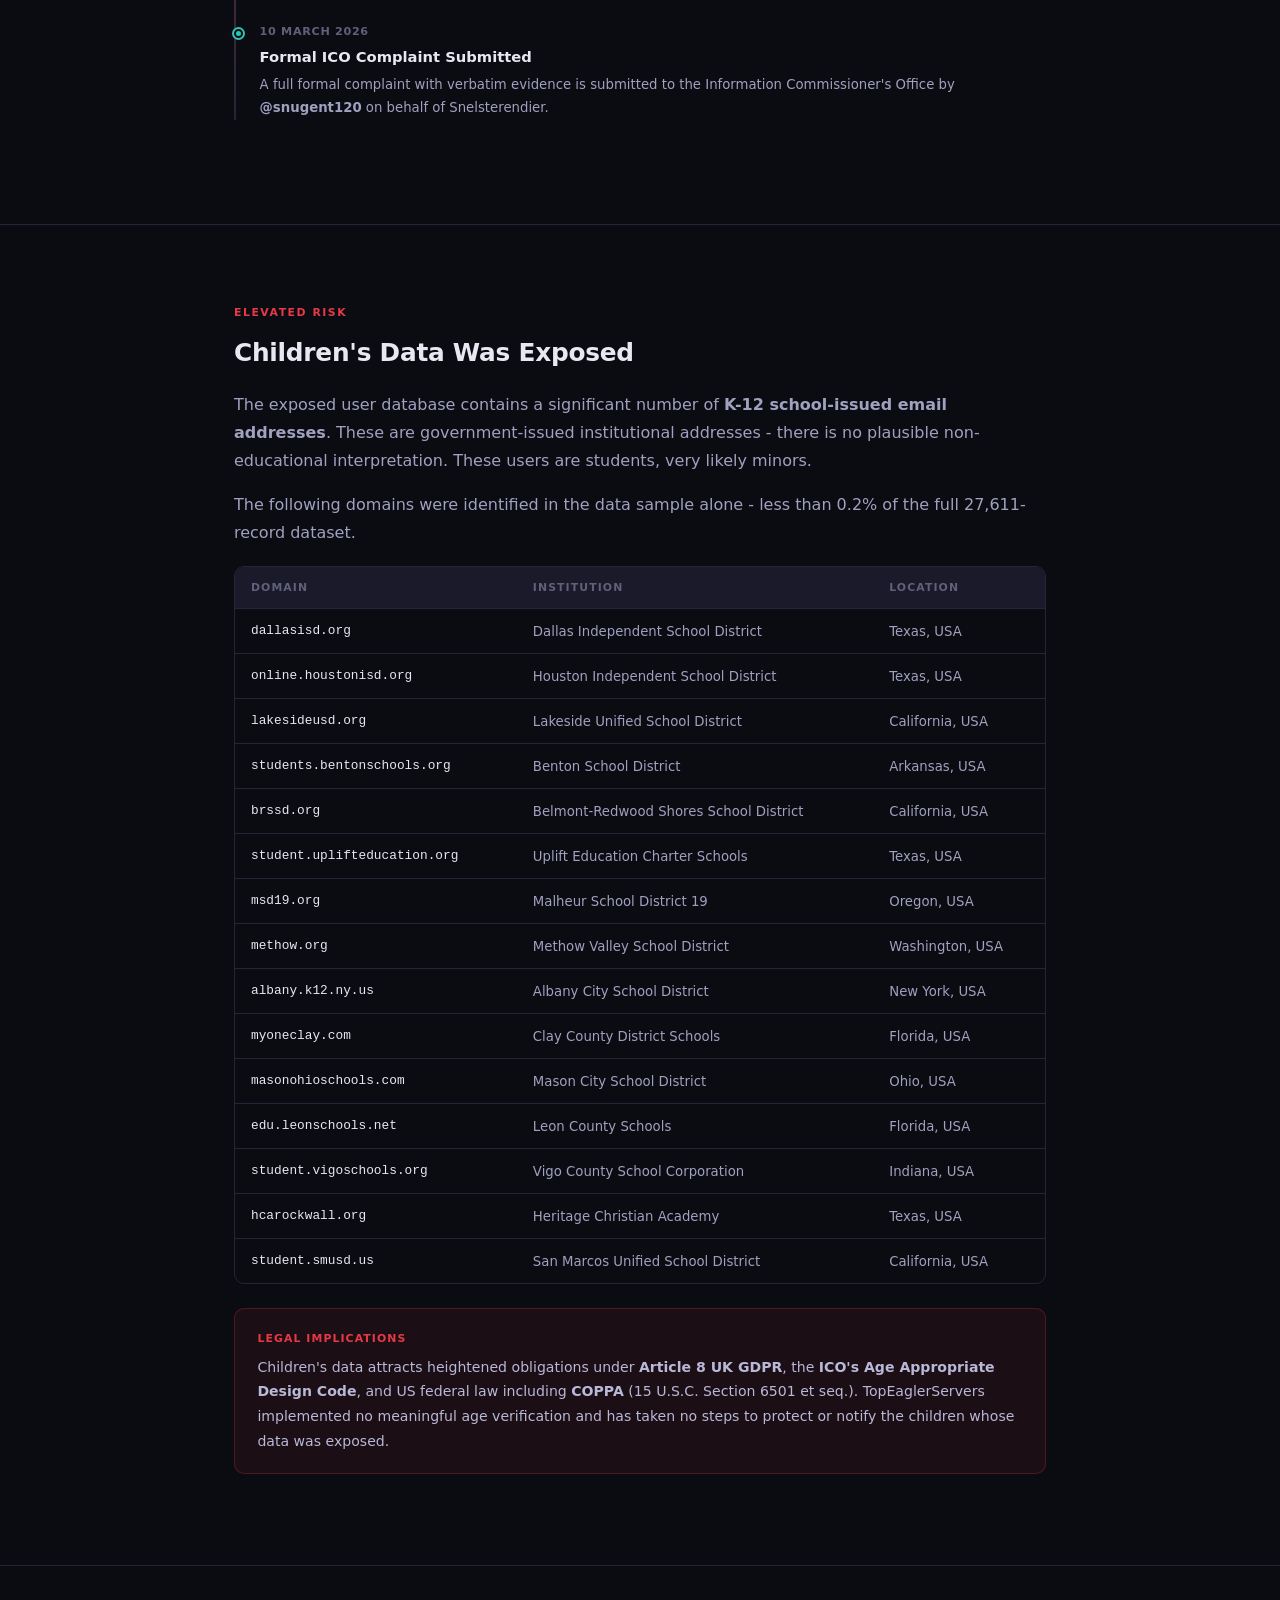
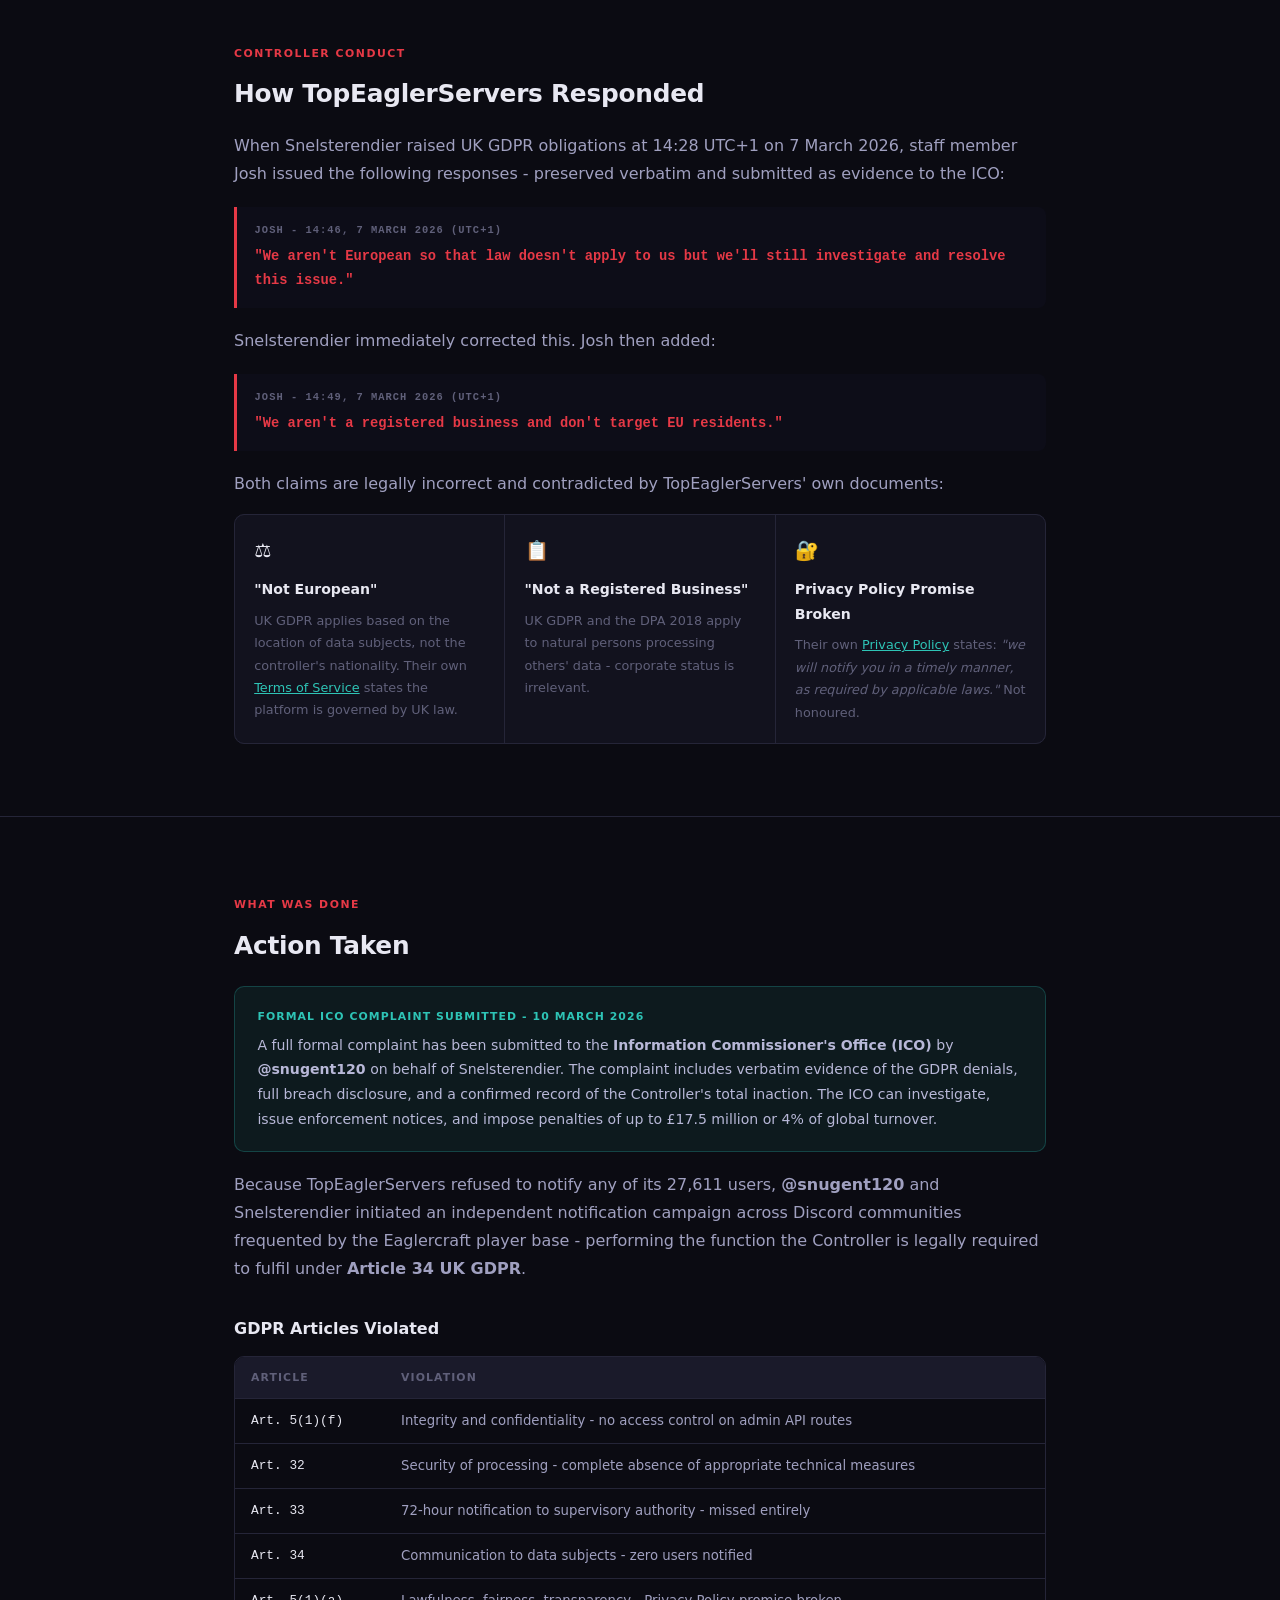
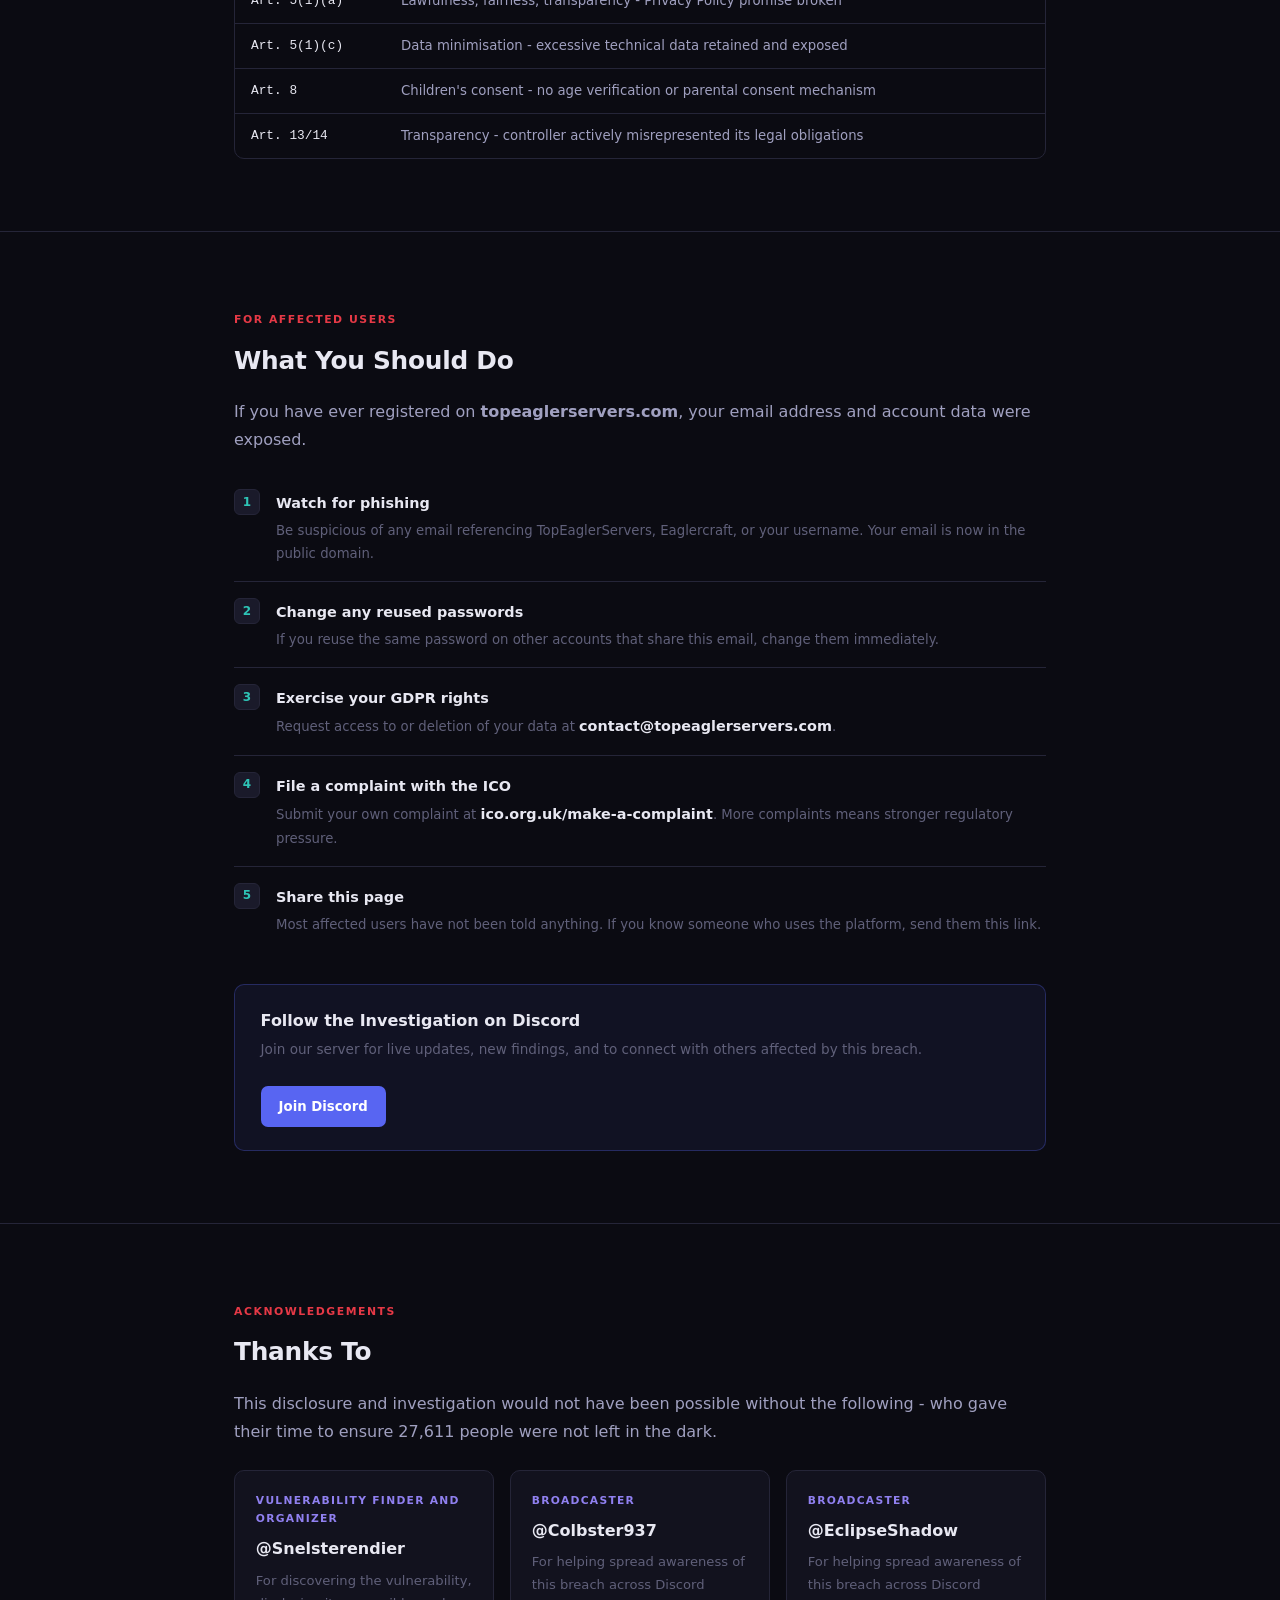
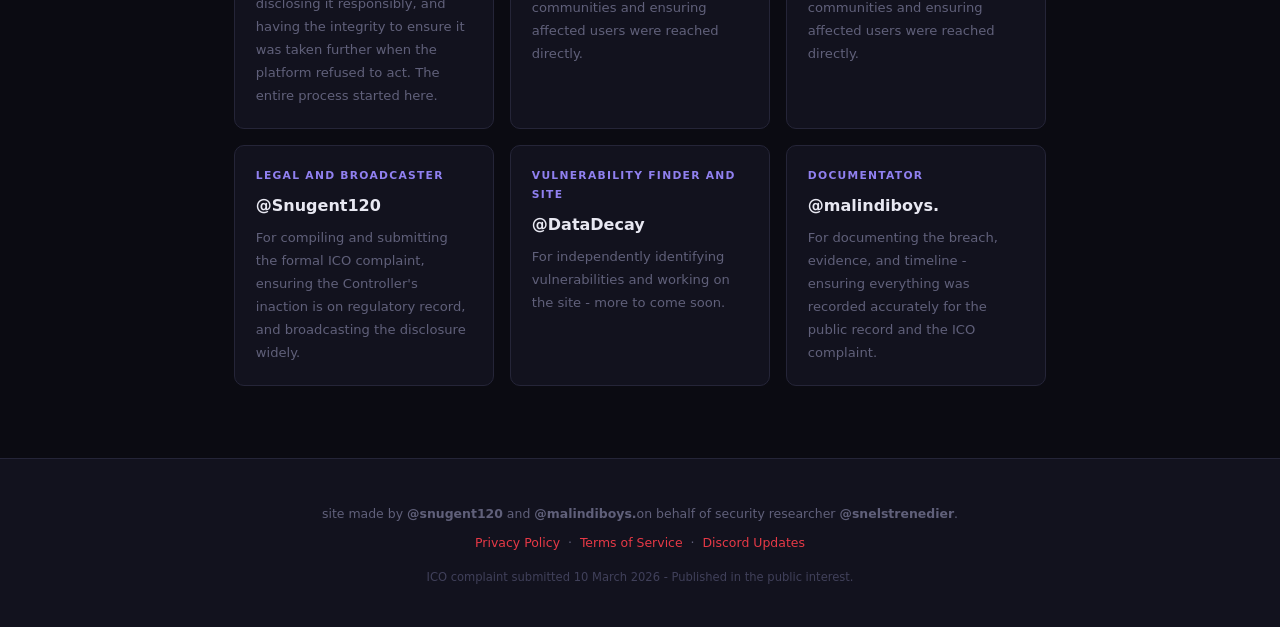
==== commit a6b45edb: "Update index.html" ====
--- a/index.html
+++ b/index.html
@@ -310,7 +310,7 @@
       </div>
       <div class="thanks-card">
         <div class="role">Documentator</div>
-        <div class="name">@Malindiboys</div>
+        <div class="name">@malindiboys.</div>
         <p>For documenting the breach, evidence, and timeline - ensuring everything was recorded accurately for the public record and the ICO complaint.</p>
       </div>
     </div>
@@ -319,7 +319,7 @@
 
 <footer>
   <div class="wrap">
-    <p>site made by <strong>@snugent120</strong> on behalf of security researcher <strong>@snelstrenedier</strong>.</p>
+    <p>site made by <strong>@snugent120</strong> and <strong>@malindiboys.</strong>on behalf of security researcher <strong>@snelstrenedier</strong>.</p>
     <p style="margin-top:0.5rem;">
       <a href="/pp">Privacy Policy</a> &nbsp;&#183;&nbsp;
       <a href="/tos">Terms of Service</a> &nbsp;&#183;&nbsp;
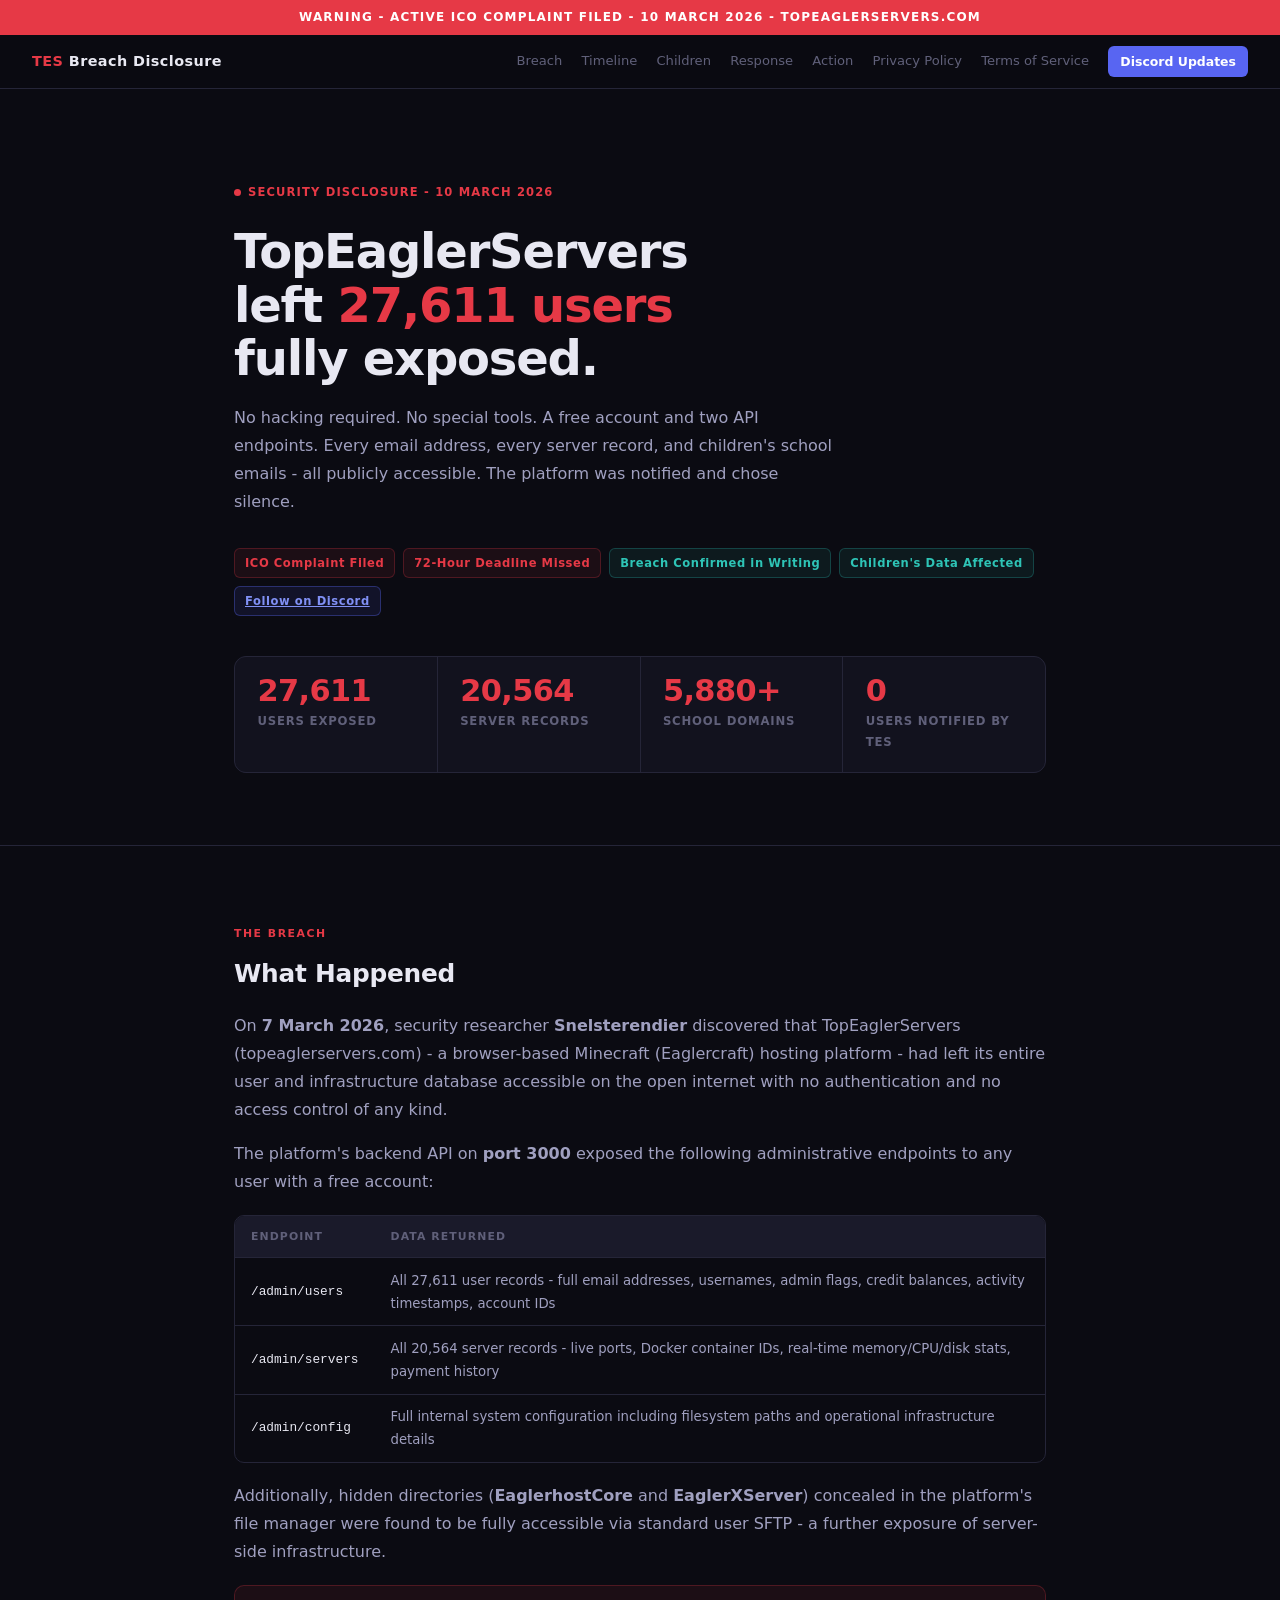
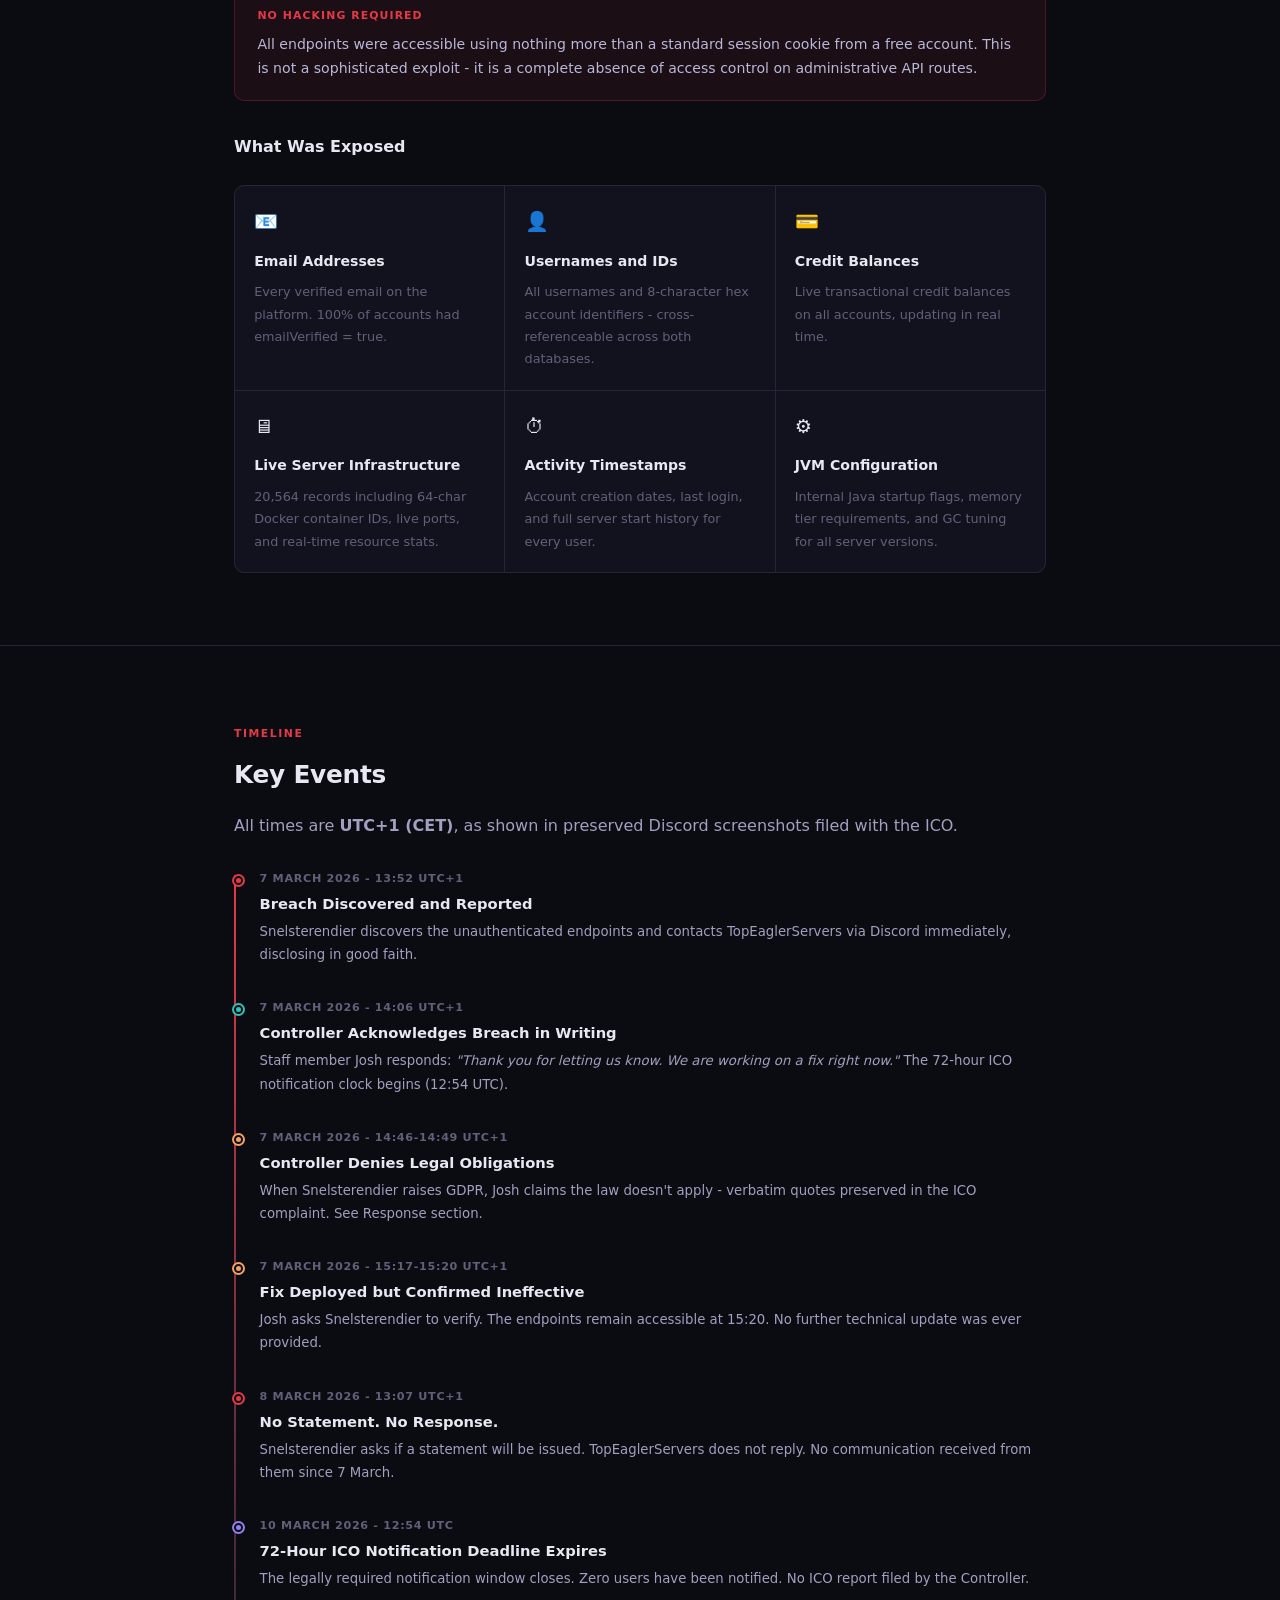
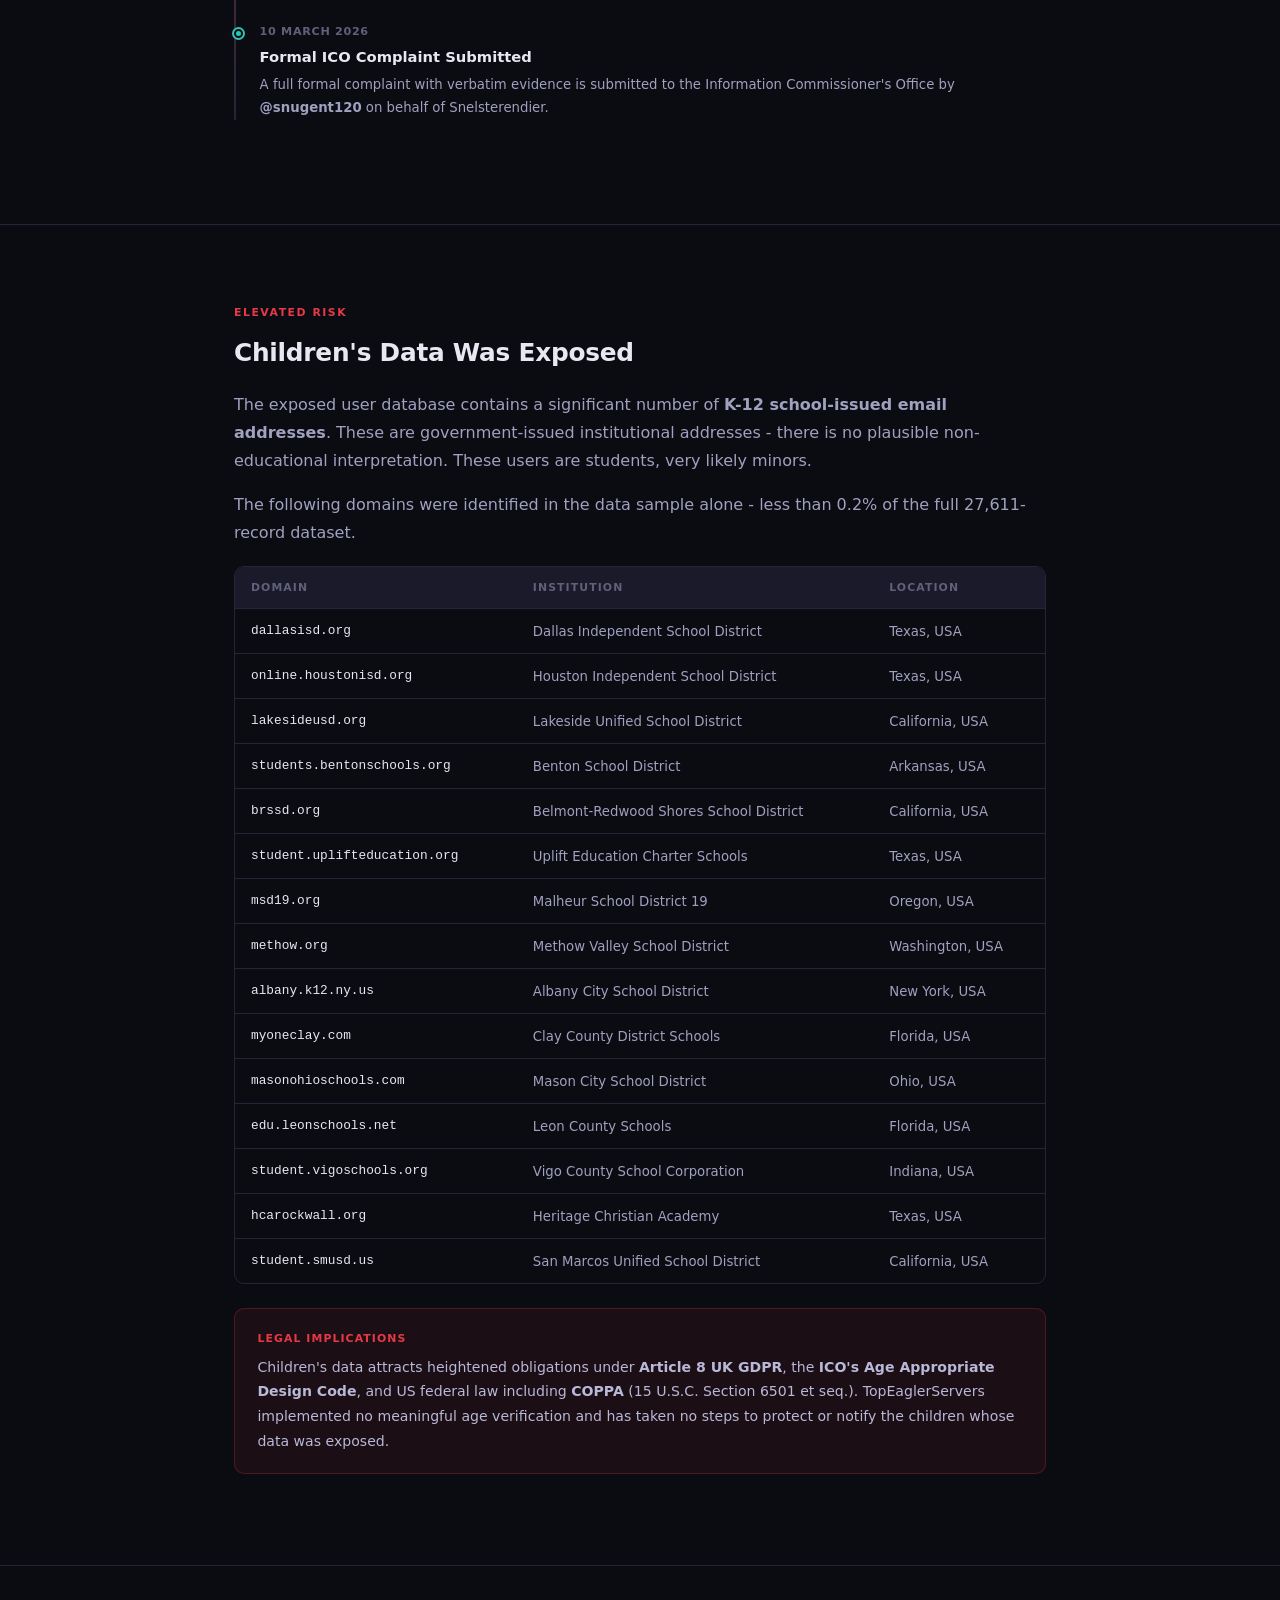
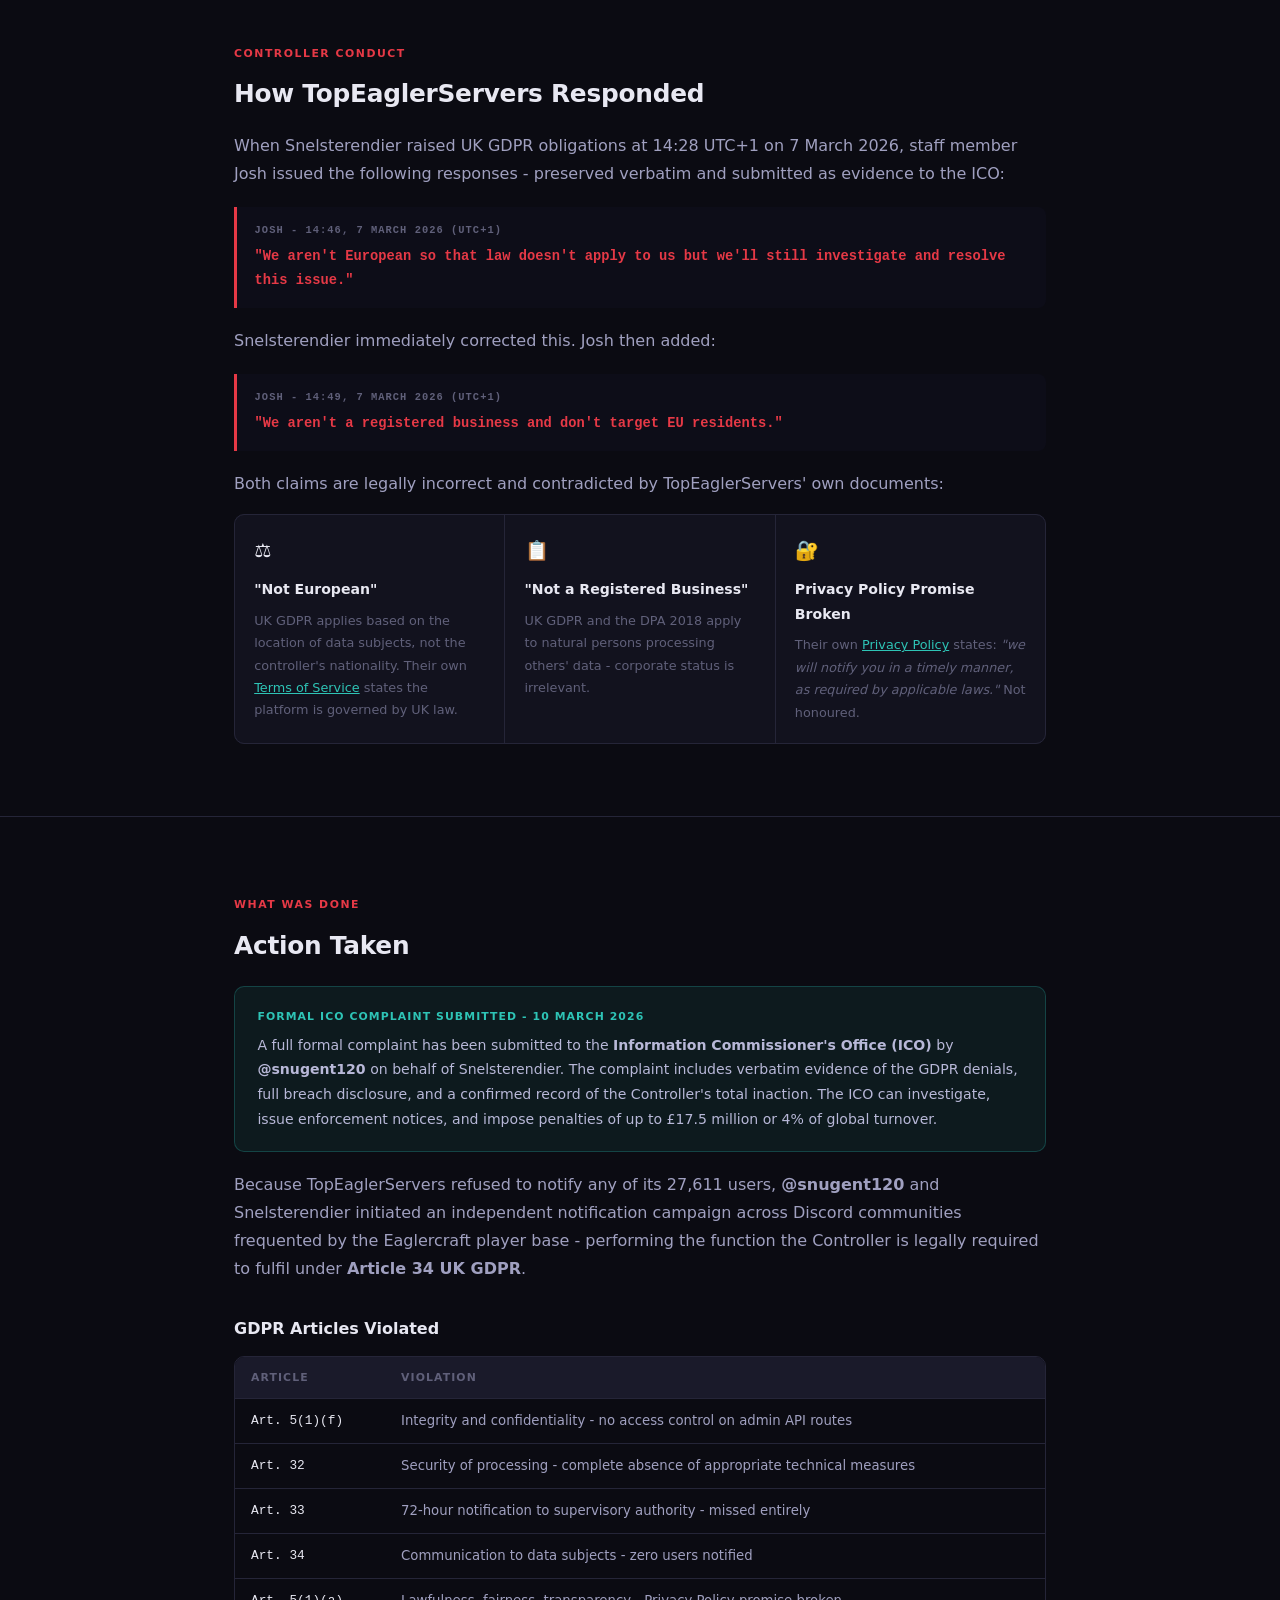
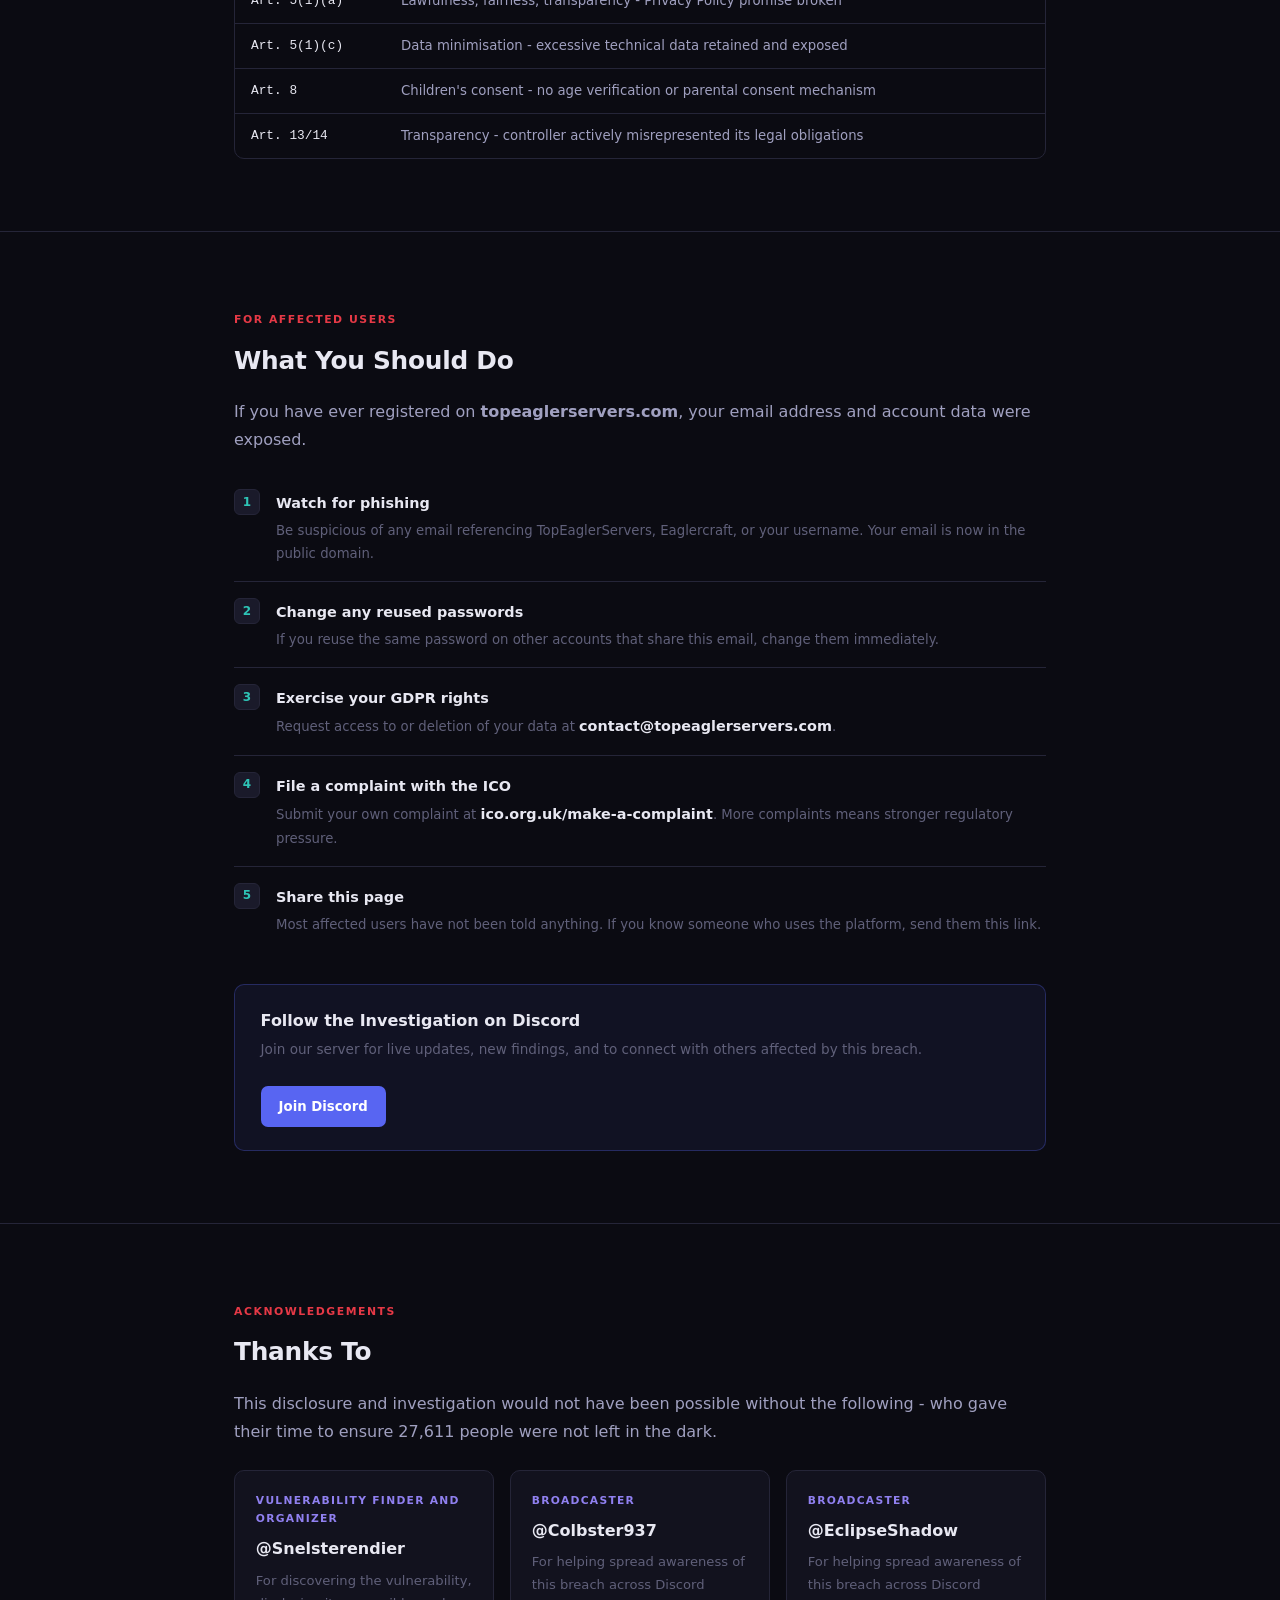
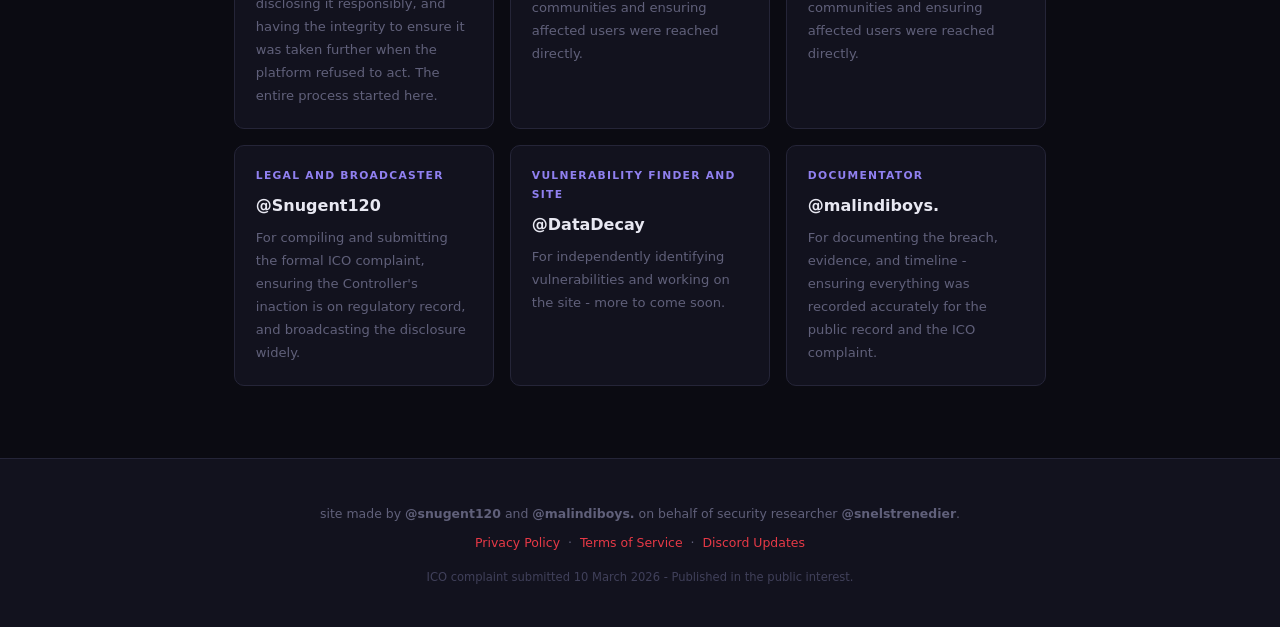
==== commit 8ab8a21f: "Update index.html" ====
--- a/index.html
+++ b/index.html
@@ -319,7 +319,7 @@
 
 <footer>
   <div class="wrap">
-    <p>site made by <strong>@snugent120</strong> and <strong>@malindiboys.</strong>on behalf of security researcher <strong>@snelstrenedier</strong>.</p>
+    <p>site made by <strong>@snugent120</strong> and <strong>@malindiboys.</strong> on behalf of security researcher <strong>@snelstrenedier</strong>.</p>
     <p style="margin-top:0.5rem;">
       <a href="/pp">Privacy Policy</a> &nbsp;&#183;&nbsp;
       <a href="/tos">Terms of Service</a> &nbsp;&#183;&nbsp;
